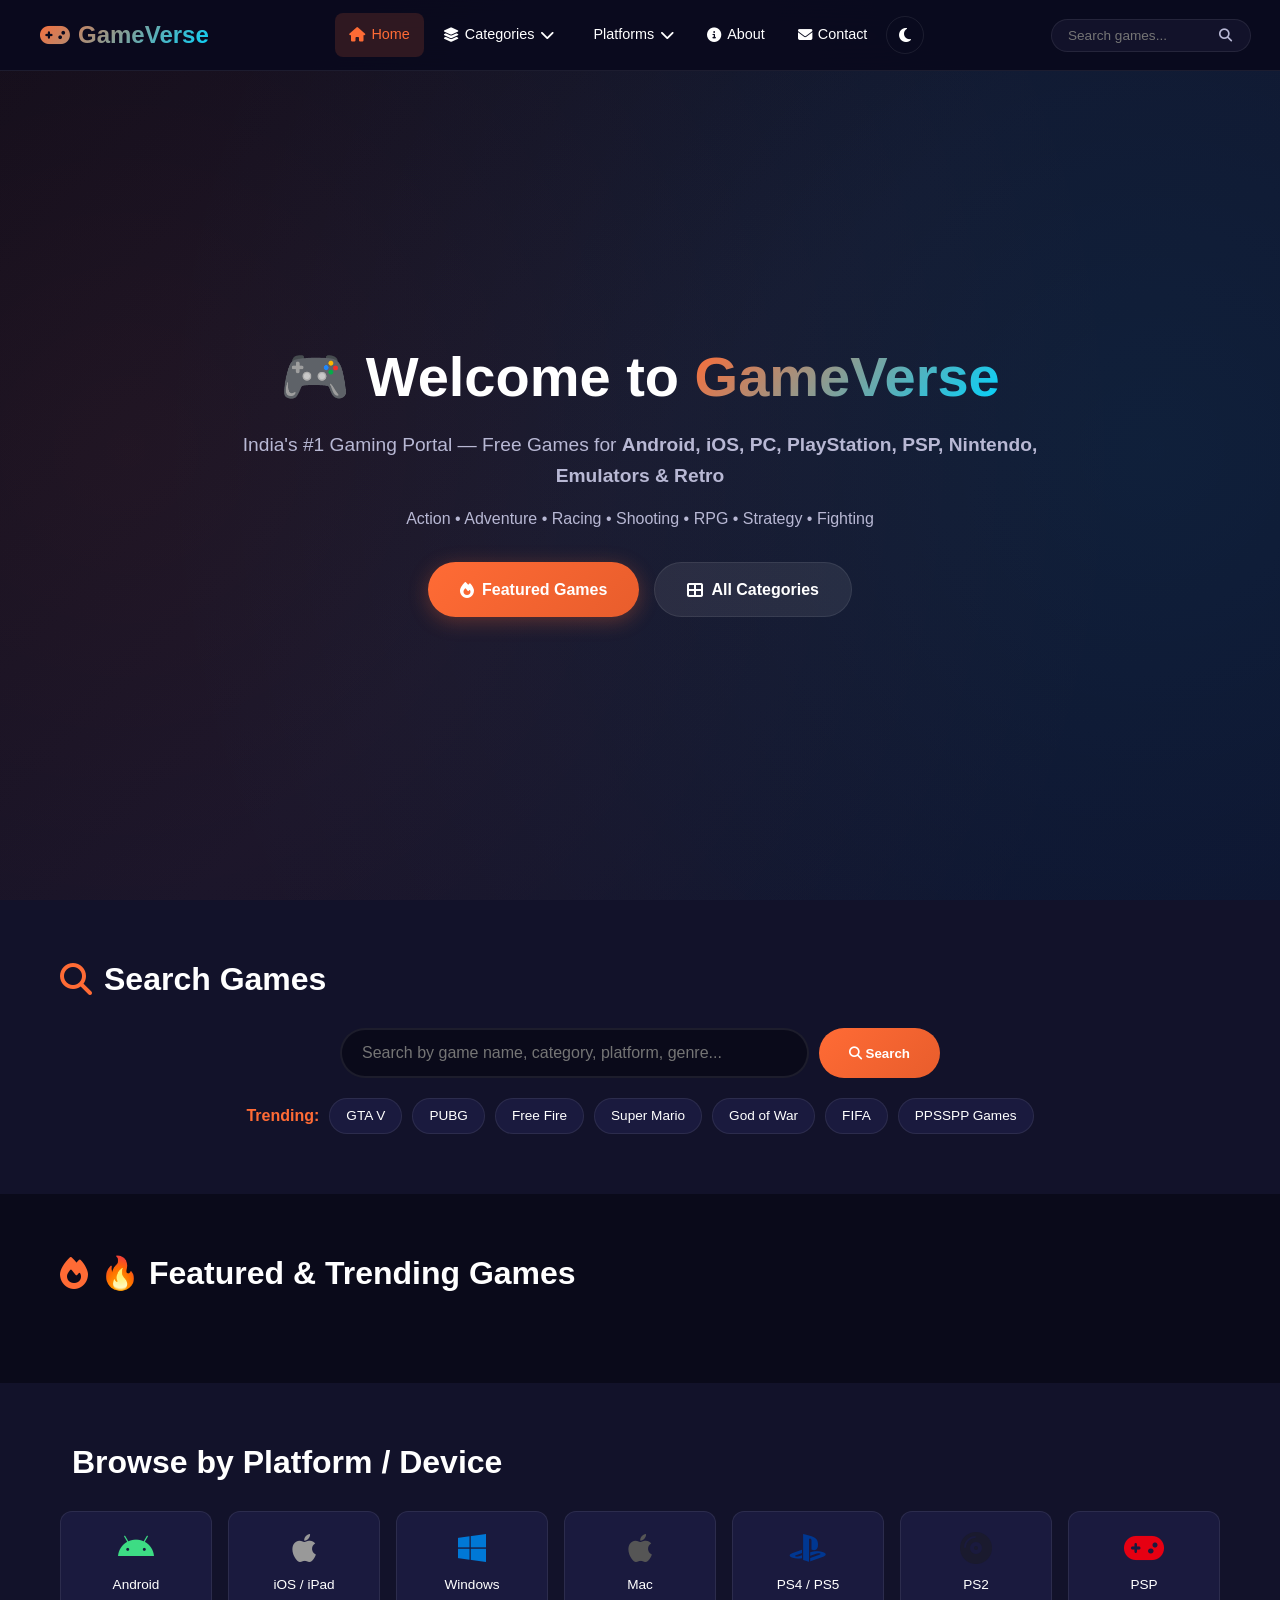
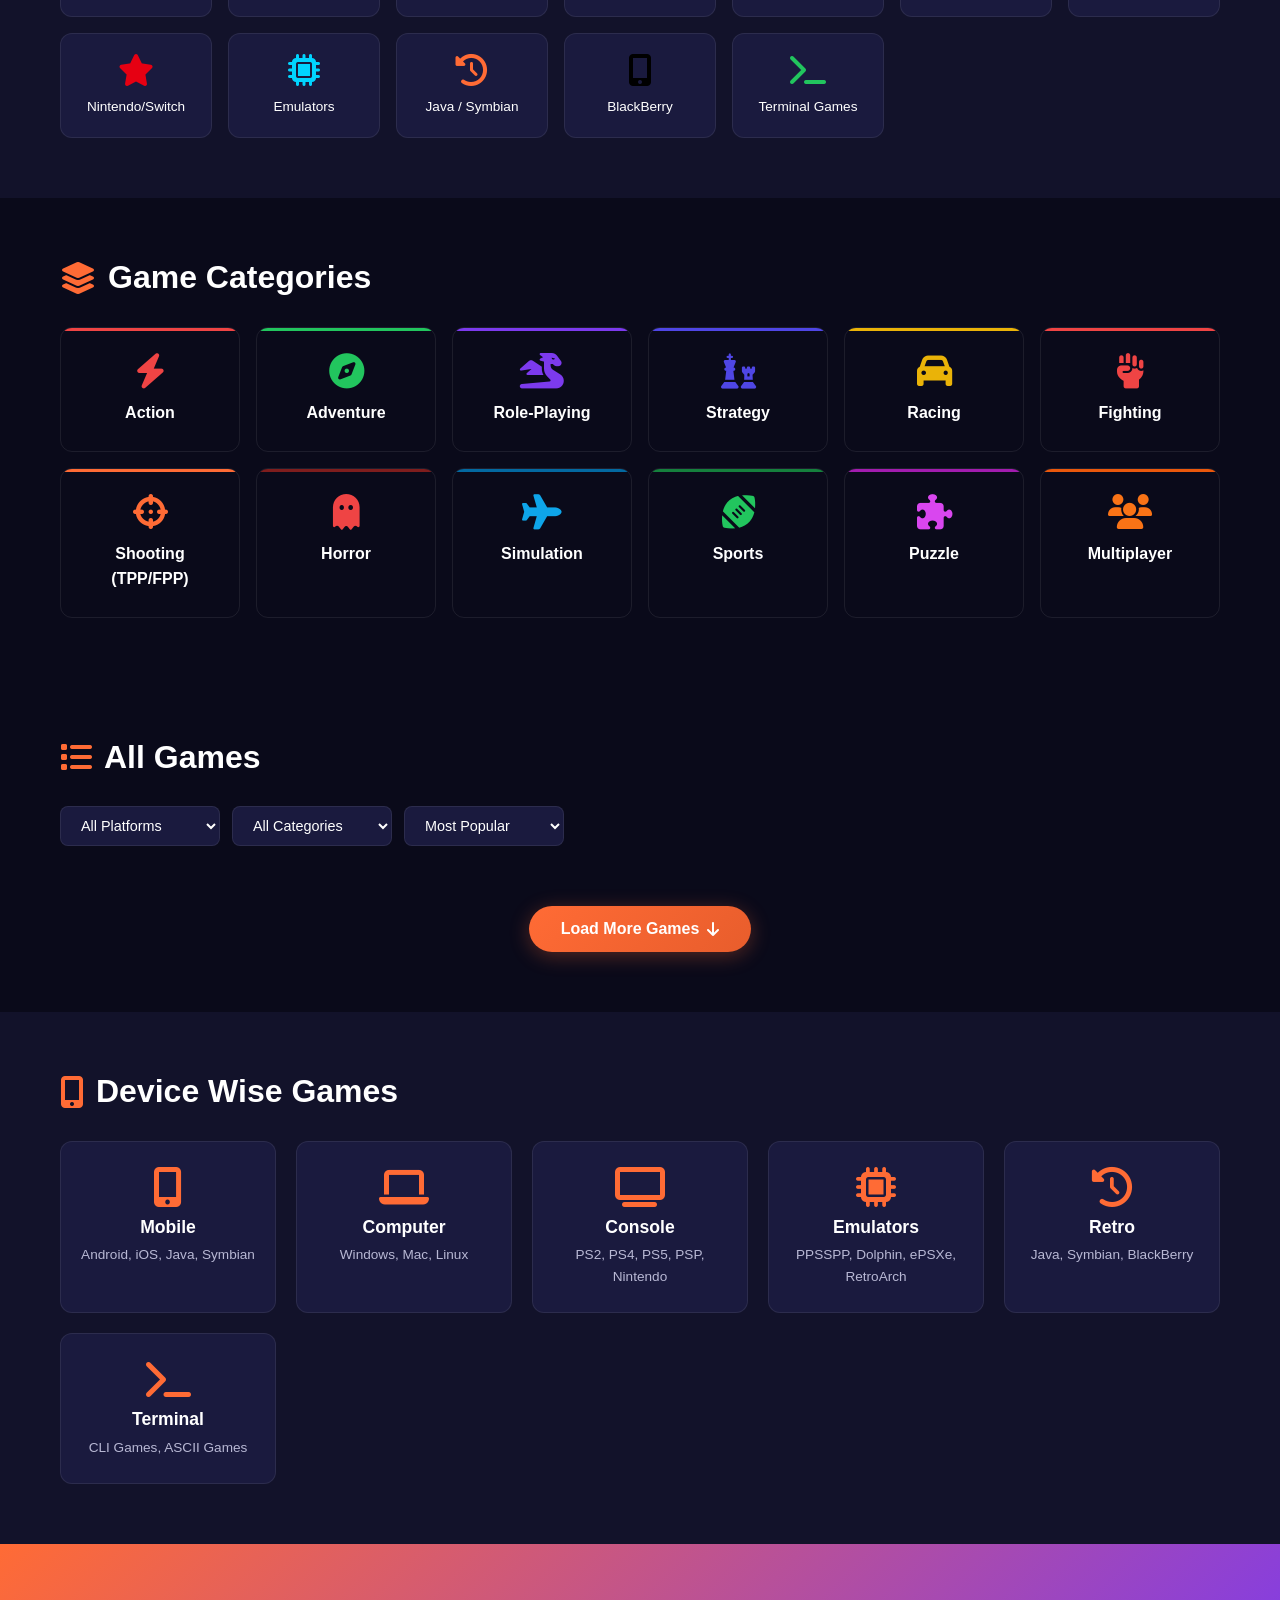
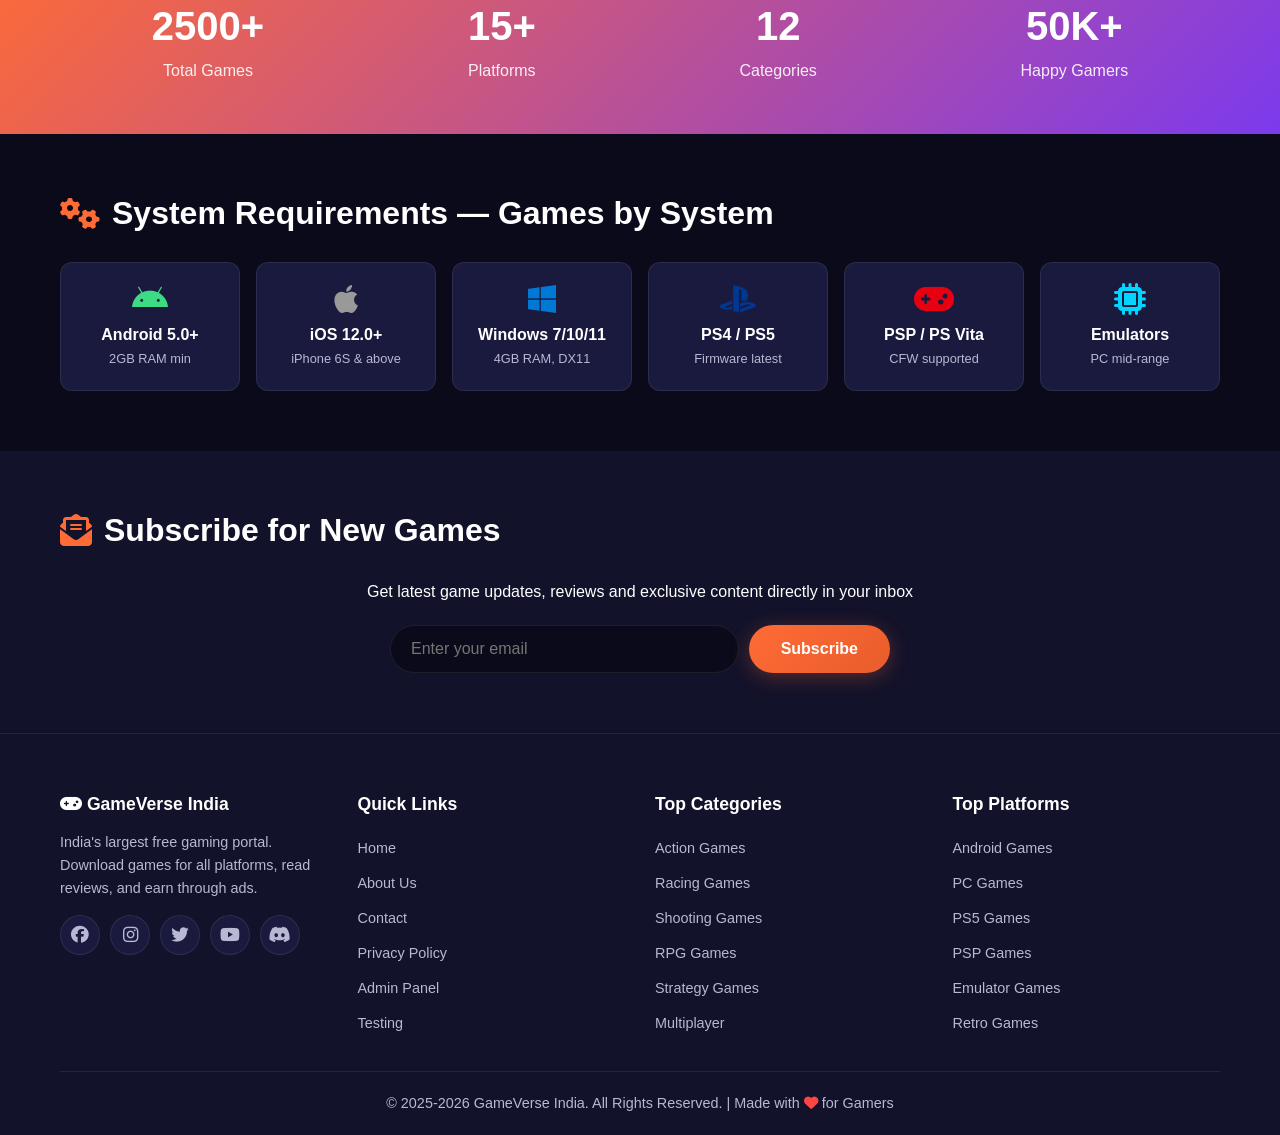
==== index.html @ 76ef5943 "Add files via upload" ====
<!DOCTYPE html>
<html lang="hi">
<head>
    <meta charset="UTF-8">
    <meta name="viewport" content="width=device-width, initial-scale=1.0">
    <title>GameVerse India - Free Games for All Platforms | PC, Mobile, Console, Emulator Games</title>
    <meta name="description" content="GameVerse India - Download free games for Android, iOS, PC, PlayStation, PSP, Nintendo, Emulators and more. Action, Adventure, Racing, Shooting games in Hindi.">
    <meta name="keywords" content="free games download, android games, pc games, ps5 games, emulator games, hindi gaming website, retro games, java games, symbian games">
    <meta name="author" content="GameVerse India">
    <meta name="robots" content="index, follow">
    <link rel="canonical" href="https://www.gameverseindia.com/">
    
    <!-- Open Graph -->
    <meta property="og:title" content="GameVerse India - Free Games for All Platforms">
    <meta property="og:description" content="Download free games for Android, iOS, PC, PlayStation, Emulators and more.">
    <meta property="og:type" content="website">
    <meta property="og:url" content="https://www.gameverseindia.com/">
    
    <!-- Schema Markup -->
    <script type="application/ld+json">
    {
        "@context": "https://schema.org",
        "@type": "WebSite",
        "name": "GameVerse India",
        "url": "https://www.gameverseindia.com/",
        "description": "Free games download platform for all devices",
        "potentialAction": {
            "@type": "SearchAction",
            "target": "https://www.gameverseindia.com/search?q={search_term_string}",
            "query-input": "required name=search_term_string"
        }
    }
    </script>
    
    <link rel="stylesheet" href="style.css">
    <link rel="stylesheet" href="https://cdnjs.cloudflare.com/ajax/libs/font-awesome/6.5.0/css/all.min.css">
</head>
<body>

    <!-- ═══════════ NAVBAR ═══════════ -->
    <nav class="navbar" id="navbar">
        <div class="nav-container">
            <a href="index.html" class="logo">
                <i class="fas fa-gamepad"></i> GameVerse
            </a>
            <div class="hamburger" id="hamburger" onclick="toggleMobileMenu()">
                <span></span><span></span><span></span>
            </div>
            <ul class="nav-menu" id="navMenu">
                <li><a href="index.html" class="active"><i class="fas fa-home"></i> Home</a></li>
                <li class="dropdown">
                    <a href="javascript:void(0)" onclick="toggleDropdown(this)">
                        <i class="fas fa-layer-group"></i> Categories <i class="fas fa-chevron-down"></i>
                    </a>
                    <ul class="dropdown-menu">
                        <li><a href="#action"><i class="fas fa-bolt"></i> Action</a></li>
                        <li><a href="#adventure"><i class="fas fa-compass"></i> Adventure</a></li>
                        <li><a href="#racing"><i class="fas fa-car"></i> Racing</a></li>
                        <li><a href="#shooting"><i class="fas fa-crosshairs"></i> Shooting (FPP/TPP)</a></li>
                        <li><a href="#strategy"><i class="fas fa-chess"></i> Strategy</a></li>
                        <li><a href="#rpg"><i class="fas fa-dragon"></i> Role-Playing</a></li>
                        <li><a href="#fighting"><i class="fas fa-fist-raised"></i> Fighting</a></li>
                    </ul>
                </li>
                <li class="dropdown">
                    <a href="javascript:void(0)" onclick="toggleDropdown(this)">
                        <i class="fas fa-device"></i> Platforms <i class="fas fa-chevron-down"></i>
                    </a>
                    <ul class="dropdown-menu">
                        <li><a href="#android"><i class="fab fa-android"></i> Android</a></li>
                        <li><a href="#ios"><i class="fab fa-apple"></i> iOS / iPad</a></li>
                        <li><a href="#windows"><i class="fab fa-windows"></i> Windows PC</a></li>
                        <li><a href="#mac"><i class="fab fa-apple"></i> Mac</a></li>
                        <li><a href="#playstation"><i class="fab fa-playstation"></i> PS2 / PS4 / PS5</a></li>
                        <li><a href="#psp"><i class="fas fa-gamepad"></i> PSP</a></li>
                        <li><a href="#nintendo"><i class="fas fa-star"></i> Nintendo / Switch</a></li>
                        <li><a href="#emulators"><i class="fas fa-microchip"></i> Emulators</a></li>
                        <li><a href="#retro"><i class="fas fa-history"></i> Retro (Java/Symbian)</a></li>
                        <li><a href="#blackberry"><i class="fas fa-mobile-alt"></i> BlackBerry</a></li>
                        <li><a href="#terminal"><i class="fas fa-terminal"></i> Terminal</a></li>
                    </ul>
                </li>
                <li><a href="about.html"><i class="fas fa-info-circle"></i> About</a></li>
                <li><a href="contact.html"><i class="fas fa-envelope"></i> Contact</a></li>
                <li>
                    <button class="theme-toggle" id="themeToggle" onclick="toggleTheme()">
                        <i class="fas fa-moon"></i>
                    </button>
                </li>
            </ul>
            <div class="search-bar">
                <input type="text" id="searchInput" placeholder="Search games..." onkeyup="searchGames(event)">
                <button onclick="searchGames()"><i class="fas fa-search"></i></button>
                <div class="search-results" id="searchResults"></div>
            </div>
        </div>
    </nav>

    <!-- ═══════════ HERO SECTION ═══════════ -->
    <section class="hero">
        <div class="hero-content">
            <h1>🎮 Welcome to <span class="highlight">GameVerse</span></h1>
            <p>India's #1 Gaming Portal — Free Games for <strong>Android, iOS, PC, PlayStation, PSP, Nintendo, Emulators &amp; Retro</strong></p>
            <p class="hero-sub">Action • Adventure • Racing • Shooting • RPG • Strategy • Fighting</p>
            <div class="hero-buttons">
                <a href="#featured" class="btn btn-primary"><i class="fas fa-fire"></i> Featured Games</a>
                <a href="#categories" class="btn btn-secondary"><i class="fas fa-th-large"></i> All Categories</a>
            </div>
        </div>
    </section>

    <!-- ═══════════ SEARCH SECTION ═══════════ -->
    <section class="search-section" id="searchSection">
        <div class="container">
            <h2><i class="fas fa-search"></i> Search Games</h2>
            <div class="search-big">
                <input type="text" id="searchBigInput" placeholder="Search by game name, category, platform, genre...">
                <button onclick="searchBigGames()"><i class="fas fa-search"></i> Search</button>
            </div>
            <div class="trending-tags">
                <span>Trending:</span>
                <a href="#gta">GTA V</a>
                <a href="#pubg">PUBG</a>
                <a href="#freefire">Free Fire</a>
                <a href="#mario">Super Mario</a>
                <a href="#godofwar">God of War</a>
                <a href="#fifa">FIFA</a>
                <a href="#ppsspp">PPSSPP Games</a>
            </div>
        </div>
    </section>

    <!-- ═══════════ FEATURED GAMES ═══════════ -->
    <section class="featured" id="featured">
        <div class="container">
            <h2><i class="fas fa-fire"></i> 🔥 Featured &amp; Trending Games</h2>
            <div class="game-grid" id="featuredGrid">
                <!-- Cards will be inserted by JS -->
            </div>
        </div>
    </section>

    <!-- ═══════════ PLATFORMS ═══════════ -->
    <section class="platforms" id="platforms">
        <div class="container">
            <h2><i class="fas fa-device"></i> Browse by Platform / Device</h2>
            <div class="platform-grid">
                <a href="#android" class="platform-card"><i class="fab fa-android"></i><span>Android</span></a>
                <a href="#ios" class="platform-card"><i class="fab fa-apple"></i><span>iOS / iPad</span></a>
                <a href="#windows" class="platform-card"><i class="fab fa-windows"></i><span>Windows</span></a>
                <a href="#mac" class="platform-card"><i class="fab fa-apple"></i><span>Mac</span></a>
                <a href="#playstation" class="platform-card"><i class="fab fa-playstation"></i><span>PS4 / PS5</span></a>
                <a href="#ps2" class="platform-card"><i class="fas fa-compact-disc"></i><span>PS2</span></a>
                <a href="#psp" class="platform-card"><i class="fas fa-gamepad"></i><span>PSP</span></a>
                <a href="#nintendo" class="platform-card"><i class="fas fa-star"></i><span>Nintendo/Switch</span></a>
                <a href="#emulators" class="platform-card"><i class="fas fa-microchip"></i><span>Emulators</span></a>
                <a href="#retro" class="platform-card"><i class="fas fa-history"></i><span>Java / Symbian</span></a>
                <a href="#blackberry" class="platform-card"><i class="fas fa-mobile-alt"></i><span>BlackBerry</span></a>
                <a href="#terminal" class="platform-card"><i class="fas fa-terminal"></i><span>Terminal Games</span></a>
            </div>
        </div>
    </section>

    <!-- ═══════════ CATEGORIES ═══════════ -->
    <section class="categories" id="categories">
        <div class="container">
            <h2><i class="fas fa-layer-group"></i> Game Categories</h2>
            <div class="category-grid">
                <a href="#action" class="category-card action"><i class="fas fa-bolt"></i><span>Action</span></a>
                <a href="#adventure" class="category-card adventure"><i class="fas fa-compass"></i><span>Adventure</span></a>
                <a href="#rpg" class="category-card rpg"><i class="fas fa-dragon"></i><span>Role-Playing</span></a>
                <a href="#strategy" class="category-card strategy"><i class="fas fa-chess"></i><span>Strategy</span></a>
                <a href="#racing" class="category-card racing"><i class="fas fa-car"></i><span>Racing</span></a>
                <a href="#fighting" class="category-card fighting"><i class="fas fa-fist-raised"></i><span>Fighting</span></a>
                <a href="#shooting" class="category-card shooting"><i class="fas fa-crosshairs"></i><span>Shooting (TPP/FPP)</span></a>
                <a href="#horror" class="category-card horror"><i class="fas fa-ghost"></i><span>Horror</span></a>
                <a href="#simulation" class="category-card simulation"><i class="fas fa-plane"></i><span>Simulation</span></a>
                <a href="#sports" class="category-card sports"><i class="fas fa-football-ball"></i><span>Sports</span></a>
                <a href="#puzzle" class="category-card puzzle"><i class="fas fa-puzzle-piece"></i><span>Puzzle</span></a>
                <a href="#multiplayer" class="category-card multiplayer"><i class="fas fa-users"></i><span>Multiplayer</span></a>
            </div>
        </div>
    </section>

    <!-- ═══════════ ALL GAMES SECTION ═══════════ -->
    <section class="all-games" id="allGames">
        <div class="container">
            <h2><i class="fas fa-list"></i> All Games</h2>
            <div class="filter-bar">
                <select id="platformFilter" onchange="filterGames()">
                    <option value="all">All Platforms</option>
                    <option value="android">Android</option>
                    <option value="ios">iOS</option>
                    <option value="windows">Windows PC</option>
                    <option value="mac">Mac</option>
                    <option value="ps5">PS5</option>
                    <option value="ps4">PS4</option>
                    <option value="ps2">PS2</option>
                    <option value="psp">PSP</option>
                    <option value="nintendo">Nintendo</option>
                    <option value="emulator">Emulator</option>
                    <option value="java">Java</option>
                    <option value="symbian">Symbian</option>
                    <option value="blackberry">BlackBerry</option>
                    <option value="terminal">Terminal</option>
                </select>
                <select id="categoryFilter" onchange="filterGames()">
                    <option value="all">All Categories</option>
                    <option value="action">Action</option>
                    <option value="adventure">Adventure</option>
                    <option value="rpg">Role-Playing</option>
                    <option value="strategy">Strategy</option>
                    <option value="racing">Racing</option>
                    <option value="fighting">Fighting</option>
                    <option value="shooting">Shooting</option>
                    <option value="horror">Horror</option>
                    <option value="simulation">Simulation</option>
                    <option value="sports">Sports</option>
                    <option value="puzzle">Puzzle</option>
                    <option value="multiplayer">Multiplayer</option>
                </select>
                <select id="sortFilter" onchange="filterGames()">
                    <option value="popular">Most Popular</option>
                    <option value="newest">Newest</option>
                    <option value="rating">Top Rated</option>
                </select>
            </div>
            <div class="game-grid" id="allGamesGrid"></div>
            <div class="load-more">
                <button onclick="loadMoreGames()" class="btn btn-primary">Load More Games <i class="fas fa-arrow-down"></i></button>
            </div>
        </div>
    </section>

    <!-- ═══════════ DEVICE SPECIFIC ═══════════ -->
    <section class="device-section" id="deviceWise">
        <div class="container">
            <h2><i class="fas fa-mobile-alt"></i> Device Wise Games</h2>
            <div class="device-grid">
                <div class="device-item">
                    <i class="fas fa-mobile-alt"></i>
                    <h3>Mobile</h3>
                    <p>Android, iOS, Java, Symbian</p>
                </div>
                <div class="device-item">
                    <i class="fas fa-laptop"></i>
                    <h3>Computer</h3>
                    <p>Windows, Mac, Linux</p>
                </div>
                <div class="device-item">
                    <i class="fas fa-tv"></i>
                    <h3>Console</h3>
                    <p>PS2, PS4, PS5, PSP, Nintendo</p>
                </div>
                <div class="device-item">
                    <i class="fas fa-microchip"></i>
                    <h3>Emulators</h3>
                    <p>PPSSPP, Dolphin, ePSXe, RetroArch</p>
                </div>
                <div class="device-item">
                    <i class="fas fa-history"></i>
                    <h3>Retro</h3>
                    <p>Java, Symbian, BlackBerry</p>
                </div>
                <div class="device-item">
                    <i class="fas fa-terminal"></i>
                    <h3>Terminal</h3>
                    <p>CLI Games, ASCII Games</p>
                </div>
            </div>
        </div>
    </section>

    <!-- ═══════════ STATS ═══════════ -->
    <section class="stats">
        <div class="container">
            <div class="stat-item"><span class="stat-num" id="totalGames">2500+</span><span>Total Games</span></div>
            <div class="stat-item"><span class="stat-num">15+</span><span>Platforms</span></div>
            <div class="stat-item"><span class="stat-num">12</span><span>Categories</span></div>
            <div class="stat-item"><span class="stat-num">50K+</span><span>Happy Gamers</span></div>
        </div>
    </section>

    <!-- ═══════════ SYSTEM REQUIREMENTS ═══════════ -->
    <section class="system-req" id="systemReqs">
        <div class="container">
            <h2><i class="fas fa-cogs"></i> System Requirements — Games by System</h2>
            <div class="sys-grid">
                <div class="sys-card"><i class="fab fa-android"></i><h3>Android 5.0+</h3><p>2GB RAM min</p></div>
                <div class="sys-card"><i class="fab fa-apple"></i><h3>iOS 12.0+</h3><p>iPhone 6S & above</p></div>
                <div class="sys-card"><i class="fab fa-windows"></i><h3>Windows 7/10/11</h3><p>4GB RAM, DX11</p></div>
                <div class="sys-card"><i class="fab fa-playstation"></i><h3>PS4 / PS5</h3><p>Firmware latest</p></div>
                <div class="sys-card"><i class="fas fa-gamepad"></i><h3>PSP / PS Vita</h3><p>CFW supported</p></div>
                <div class="sys-card"><i class="fas fa-microchip"></i><h3>Emulators</h3><p>PC mid-range</p></div>
            </div>
        </div>
    </section>

    <!-- ═══════════ NEWSLETTER ═══════════ -->
    <section class="newsletter">
        <div class="container">
            <h2><i class="fas fa-envelope-open-text"></i> Subscribe for New Games</h2>
            <p>Get latest game updates, reviews and exclusive content directly in your inbox</p>
            <form class="newsletter-form" onsubmit="subscribeNewsletter(event)">
                <input type="email" placeholder="Enter your email" required>
                <button type="submit" class="btn btn-primary">Subscribe</button>
            </form>
        </div>
    </section>

    <!-- ═══════════ FOOTER ═══════════ -->
    <footer>
        <div class="container">
            <div class="footer-grid">
                <div class="footer-col">
                    <h3><i class="fas fa-gamepad"></i> GameVerse India</h3>
                    <p>India's largest free gaming portal. Download games for all platforms, read reviews, and earn through ads.</p>
                    <div class="social-links">
                        <a href="#"><i class="fab fa-facebook"></i></a>
                        <a href="#"><i class="fab fa-instagram"></i></a>
                        <a href="#"><i class="fab fa-twitter"></i></a>
                        <a href="#"><i class="fab fa-youtube"></i></a>
                        <a href="#"><i class="fab fa-discord"></i></a>
                    </div>
                </div>
                <div class="footer-col">
                    <h3>Quick Links</h3>
                    <a href="index.html">Home</a>
                    <a href="about.html">About Us</a>
                    <a href="contact.html">Contact</a>
                    <a href="privacy.html">Privacy Policy</a>
                    <a href="admin.html">Admin Panel</a>
                    <a href="testing.html">Testing</a>
                </div>
                <div class="footer-col">
                    <h3>Top Categories</h3>
                    <a href="#action">Action Games</a>
                    <a href="#racing">Racing Games</a>
                    <a href="#shooting">Shooting Games</a>
                    <a href="#rpg">RPG Games</a>
                    <a href="#strategy">Strategy Games</a>
                    <a href="#multiplayer">Multiplayer</a>
                </div>
                <div class="footer-col">
                    <h3>Top Platforms</h3>
                    <a href="#android">Android Games</a>
                    <a href="#windows">PC Games</a>
                    <a href="#ps5">PS5 Games</a>
                    <a href="#psp">PSP Games</a>
                    <a href="#emulators">Emulator Games</a>
                    <a href="#retro">Retro Games</a>
                </div>
            </div>
            <div class="footer-bottom">
                <p>&copy; 2025-2026 GameVerse India. All Rights Reserved. | Made with <i class="fas fa-heart" style="color: #ff4444;"></i> for Gamers</p>
            </div>
        </div>
    </footer>

    <!-- ═══════════ BACK TO TOP ═══════════ -->
    <button onclick="scrollToTop()" id="backToTop" title="Back to Top"><i class="fas fa-arrow-up"></i></button>

    <script src="script.js"></script>
</body>
</html>
---- style.css ----
/* ═══════════════════════════════════════════
   GAMEVERSE INDIA - Complete Gaming Website
   ═══════════════════════════════════════════ */

:root {
    --bg-primary: #0a0a1a;
    --bg-secondary: #12122a;
    --bg-card: #1a1a3e;
    --bg-nav: rgba(10, 10, 30, 0.95);
    --text-primary: #ffffff;
    --text-secondary: #b8b8d4;
    --accent: #ff6b35;
    --accent2: #00d4ff;
    --accent3: #7c3aed;
    --neon-blue: #4f46e5;
    --neon-green: #22c55e;
    --neon-red: #ef4444;
    --neon-yellow: #eab308;
    --border: rgba(255,255,255,0.08);
    --shadow: 0 8px 32px rgba(0,0,0,0.4);
    --radius: 12px;
    --radius-sm: 8px;
    --transition: all 0.3s ease;
}

/* Light Theme */
body.light-theme {
    --bg-primary: #f0f2f5;
    --bg-secondary: #ffffff;
    --bg-card: #ffffff;
    --bg-nav: rgba(255,255,255,0.95);
    --text-primary: #1a1a2e;
    --text-secondary: #4a4a6a;
    --border: rgba(0,0,0,0.08);
    --shadow: 0 8px 32px rgba(0,0,0,0.1);
}

* { margin: 0; padding: 0; box-sizing: border-box; }

body {
    font-family: 'Segoe UI', -apple-system, BlinkMacSystemFont, sans-serif;
    background: var(--bg-primary);
    color: var(--text-primary);
    line-height: 1.6;
    overflow-x: hidden;
    transition: var(--transition);
}

a { text-decoration: none; color: inherit; }
ul { list-style: none; }
img { max-width: 100%; }
.container { max-width: 1200px; margin: 0 auto; padding: 0 20px; }
h1, h2, h3, h4 { line-height: 1.2; }
h2 { font-size: 2rem; margin-bottom: 30px; display: flex; align-items: center; gap: 12px; }
h2 i { color: var(--accent); }

/* ═══════ NAVBAR ═══════ */
.navbar {
    position: fixed;
    top: 0;
    width: 100%;
    background: var(--bg-nav);
    backdrop-filter: blur(20px);
    border-bottom: 1px solid var(--border);
    z-index: 1000;
    padding: 0 20px;
    transition: var(--transition);
}

.nav-container {
    max-width: 1200px;
    margin: 0 auto;
    display: flex;
    align-items: center;
    justify-content: space-between;
    height: 70px;
}

.logo {
    font-size: 1.5rem;
    font-weight: 800;
    background: linear-gradient(135deg, var(--accent), var(--accent2));
    -webkit-background-clip: text;
    -webkit-text-fill-color: transparent;
    background-clip: text;
    display: flex;
    align-items: center;
    gap: 8px;
}

.nav-menu {
    display: flex;
    align-items: center;
    gap: 5px;
}

.nav-menu > li > a {
    padding: 10px 14px;
    border-radius: var(--radius-sm);
    font-size: 0.9rem;
    font-weight: 500;
    transition: var(--transition);
    display: flex;
    align-items: center;
    gap: 6px;
}

.nav-menu > li > a:hover, .nav-menu > li > a.active {
    background: rgba(255,107,53,0.15);
    color: var(--accent);
}

/* Dropdown */
.dropdown { position: relative; }
.dropdown-menu {
    position: absolute;
    top: 100%;
    left: 0;
    background: var(--bg-card);
    border: 1px solid var(--border);
    border-radius: var(--radius);
    min-width: 220px;
    opacity: 0;
    visibility: hidden;
    transform: translateY(10px);
    transition: var(--transition);
    box-shadow: var(--shadow);
    z-index: 100;
}

.dropdown:hover .dropdown-menu,
.dropdown-menu.show {
    opacity: 1;
    visibility: visible;
    transform: translateY(0);
}

.dropdown-menu li a {
    padding: 12px 16px;
    display: flex;
    align-items: center;
    gap: 10px;
    font-size: 0.85rem;
    border-bottom: 1px solid var(--border);
    transition: var(--transition);
}

.dropdown-menu li a:hover {
    background: rgba(255,107,53,0.1);
    color: var(--accent);
    padding-left: 20px;
}

/* Search Bar */
.search-bar {
    display: flex;
    align-items: center;
    position: relative;
}

.search-bar input {
    background: var(--bg-secondary);
    border: 1px solid var(--border);
    border-radius: 25px;
    padding: 8px 16px;
    color: var(--text-primary);
    font-size: 0.85rem;
    width: 200px;
    transition: var(--transition);
}

.search-bar input:focus {
    outline: none;
    border-color: var(--accent);
    width: 260px;
}

.search-bar button {
    background: none;
    border: none;
    color: var(--text-secondary);
    margin-left: -40px;
    cursor: pointer;
    padding: 8px;
    transition: var(--transition);
}

.search-bar button:hover { color: var(--accent); }

.search-results {
    position: absolute;
    top: 100%;
    right: 0;
    width: 350px;
    background: var(--bg-card);
    border: 1px solid var(--border);
    border-radius: var(--radius);
    max-height: 400px;
    overflow-y: auto;
    display: none;
    box-shadow: var(--shadow);
    z-index: 999;
}

.search-results.show { display: block; }
.search-results .result-item {
    padding: 12px 16px;
    border-bottom: 1px solid var(--border);
    cursor: pointer;
    transition: var(--transition);
}
.search-results .result-item:hover { background: rgba(255,107,53,0.1); }

/* Theme Toggle */
.theme-toggle {
    background: none;
    border: 1px solid var(--border);
    border-radius: 50%;
    width: 38px;
    height: 38px;
    display: flex;
    align-items: center;
    justify-content: center;
    cursor: pointer;
    color: var(--text-primary);
    font-size: 1rem;
    transition: var(--transition);
}

.theme-toggle:hover {
    background: var(--accent);
    color: white;
}

/* Hamburger */
.hamburger {
    display: none;
    flex-direction: column;
    gap: 5px;
    cursor: pointer;
    padding: 5px;
}
.hamburger span {
    width: 28px;
    height: 2.5px;
    background: var(--text-primary);
    border-radius: 2px;
    transition: var(--transition);
}

/* ═══════ HERO ═══════ */
.hero {
    min-height: 100vh;
    display: flex;
    align-items: center;
    justify-content: center;
    text-align: center;
    padding: 120px 20px 60px;
    background: linear-gradient(135deg, var(--bg-primary) 0%, var(--bg-secondary) 50%, #0f0f2a 100%);
    position: relative;
    overflow: hidden;
}

.hero::before {
    content: '';
    position: absolute;
    top: -50%;
    left: -50%;
    width: 200%;
    height: 200%;
    background: radial-gradient(circle at 30% 50%, rgba(255,107,53,0.08) 0%, transparent 50%),
                radial-gradient(circle at 70% 50%, rgba(0,212,255,0.08) 0%, transparent 50%);
    animation: heroGlow 15s ease-in-out infinite alternate;
}

@keyframes heroGlow {
    0% { transform: translate(0, 0) rotate(0deg); }
    100% { transform: translate(-20px, -20px) rotate(3deg); }
}

.hero-content { position: relative; z-index: 1; max-width: 800px; }

.hero-content h1 {
    font-size: 3.5rem;
    font-weight: 900;
    margin-bottom: 20px;
}
.highlight {
    background: linear-gradient(135deg, var(--accent), var(--accent2));
    -webkit-background-clip: text;
    -webkit-text-fill-color: transparent;
    background-clip: text;
}

.hero-content p {
    font-size: 1.2rem;
    color: var(--text-secondary);
    margin-bottom: 15px;
}

.hero-sub { font-size: 1rem !important; margin-bottom: 30px !important; }

.hero-buttons { display: flex; gap: 15px; justify-content: center; flex-wrap: wrap; }

.btn {
    padding: 14px 32px;
    border-radius: 50px;
    font-weight: 600;
    font-size: 1rem;
    border: none;
    cursor: pointer;
    display: inline-flex;
    align-items: center;
    gap: 8px;
    transition: var(--transition);
}

.btn-primary {
    background: linear-gradient(135deg, var(--accent), #e85d2c);
    color: white;
    box-shadow: 0 4px 20px rgba(255,107,53,0.3);
}

.btn-primary:hover {
    transform: translateY(-3px);
    box-shadow: 0 8px 30px rgba(255,107,53,0.4);
}

.btn-secondary {
    background: rgba(255,255,255,0.08);
    color: var(--text-primary);
    border: 1px solid var(--border);
}

.btn-secondary:hover {
    background: rgba(255,255,255,0.15);
    transform: translateY(-3px);
}

/* ═══════ SEARCH SECTION ═══════ */
.search-section {
    padding: 60px 0;
    background: var(--bg-secondary);
    text-align: center;
}

.search-big {
    display: flex;
    max-width: 600px;
    margin: 20px auto;
    gap: 10px;
}

.search-big input {
    flex: 1;
    padding: 14px 20px;
    border-radius: 50px;
    border: 2px solid var(--border);
    background: var(--bg-primary);
    color: var(--text-primary);
    font-size: 1rem;
    transition: var(--transition);
}

.search-big input:focus {
    outline: none;
    border-color: var(--accent);
}

.search-big button {
    padding: 14px 30px;
    border-radius: 50px;
    background: linear-gradient(135deg, var(--accent), #e85d2c);
    color: white;
    border: none;
    font-weight: 600;
    cursor: pointer;
    transition: var(--transition);
}

.search-big button:hover { transform: translateY(-2px); }

.trending-tags {
    display: flex;
    align-items: center;
    justify-content: center;
    gap: 10px;
    flex-wrap: wrap;
    margin-top: 20px;
}

.trending-tags span { font-weight: 600; color: var(--accent); }
.trending-tags a {
    padding: 6px 16px;
    background: var(--bg-card);
    border-radius: 50px;
    font-size: 0.85rem;
    border: 1px solid var(--border);
    transition: var(--transition);
}
.trending-tags a:hover { border-color: var(--accent); color: var(--accent); }

/* ═══════ GAME GRID ═══════ */
.featured, .all-games { padding: 60px 0; }

.game-grid {
    display: grid;
    grid-template-columns: repeat(auto-fill, minmax(260px, 1fr));
    gap: 24px;
}

.game-card {
    background: var(--bg-card);
    border-radius: var(--radius);
    overflow: hidden;
    border: 1px solid var(--border);
    transition: var(--transition);
    cursor: pointer;
}

.game-card:hover {
    transform: translateY(-8px);
    box-shadow: var(--shadow);
    border-color: var(--accent);
}

.game-card-img {
    height: 160px;
    background: linear-gradient(135deg, var(--neon-blue), var(--accent3));
    display: flex;
    align-items: center;
    justify-content: center;
    font-size: 3rem;
    position: relative;
}

.game-card-img .platform-badge {
    position: absolute;
    top: 10px;
    right: 10px;
    background: rgba(0,0,0,0.7);
    padding: 4px 10px;
    border-radius: 20px;
    font-size: 0.75rem;
    display: flex;
    align-items: center;
    gap: 4px;
}

.game-card-body {
    padding: 16px;
}

.game-card-body h3 {
    font-size: 1.1rem;
    margin-bottom: 6px;
}

.game-card-body .meta {
    display: flex;
    align-items: center;
    gap: 12px;
    font-size: 0.8rem;
    color: var(--text-secondary);
    margin-bottom: 10px;
}

.game-card-body .meta span { display: flex; align-items: center; gap: 4px; }

.rating {
    color: var(--neon-yellow);
}

.game-card-body .desc {
    font-size: 0.85rem;
    color: var(--text-secondary);
    display: -webkit-box;
    -webkit-line-clamp: 2;
    -webkit-box-orient: vertical;
    overflow: hidden;
    margin-bottom: 12px;
}

.game-card-body .card-actions {
    display: flex;
    gap: 8px;
}

.game-card-body .card-actions a {
    flex: 1;
    text-align: center;
    padding: 8px;
    border-radius: var(--radius-sm);
    font-size: 0.8rem;
    font-weight: 600;
    transition: var(--transition);
}

.btn-download {
    background: var(--accent);
    color: white;
}

.btn-download:hover { background: #e85d2c; }

.btn-review {
    background: rgba(255,255,255,0.08);
    color: var(--text-primary);
    border: 1px solid var(--border);
}

.btn-review:hover { background: rgba(255,255,255,0.15); }

/* ═══════ PLATFORMS ═══════ */
.platforms { padding: 60px 0; background: var(--bg-secondary); }

.platform-grid {
    display: grid;
    grid-template-columns: repeat(auto-fill, minmax(150px, 1fr));
    gap: 16px;
}

.platform-card {
    display: flex;
    flex-direction: column;
    align-items: center;
    gap: 10px;
    padding: 20px 10px;
    background: var(--bg-card);
    border-radius: var(--radius);
    border: 1px solid var(--border);
    transition: var(--transition);
    text-align: center;
}

.platform-card i { font-size: 2rem; }
.platform-card span { font-size: 0.85rem; font-weight: 500; }

.platform-card:hover {
    border-color: var(--accent);
    transform: translateY(-5px);
    box-shadow: var(--shadow);
}

.platform-card:nth-child(1) i { color: #3ddc84; }
.platform-card:nth-child(2) i { color: #999; }
.platform-card:nth-child(3) i { color: #0078d6; }
.platform-card:nth-child(4) i { color: #555; }
.platform-card:nth-child(5) i { color: #003791; }
.platform-card:nth-child(6) i { color: #1a1a2e; }
.platform-card:nth-child(7) i { color: #e60012; }
.platform-card:nth-child(8) i { color: #e60012; }
.platform-card:nth-child(9) i { color: #00d4ff; }
.platform-card:nth-child(10) i { color: #ff6b35; }
.platform-card:nth-child(11) i { color: #000; }
.platform-card:nth-child(12) i { color: #22c55e; }

/* ═══════ CATEGORIES ═══════ */
.categories { padding: 60px 0; }

.category-grid {
    display: grid;
    grid-template-columns: repeat(auto-fill, minmax(180px, 1fr));
    gap: 16px;
}

.category-card {
    display: flex;
    flex-direction: column;
    align-items: center;
    gap: 12px;
    padding: 25px 15px;
    border-radius: var(--radius);
    border: 1px solid var(--border);
    transition: var(--transition);
    text-align: center;
    position: relative;
    overflow: hidden;
}

.category-card::before {
    content: '';
    position: absolute;
    top: 0;
    left: 0;
    width: 100%;
    height: 3px;
}

.category-card i { font-size: 2.2rem; }
.category-card span { font-weight: 600; }

.category-card:hover { transform: translateY(-5px); box-shadow: var(--shadow); }

.category-card.action::before { background: var(--neon-red); }
.category-card.action i { color: var(--neon-red); }
.category-card.adventure::before { background: var(--neon-green); }
.category-card.adventure i { color: var(--neon-green); }
.category-card.rpg::before { background: var(--accent3); }
.category-card.rpg i { color: var(--accent3); }
.category-card.strategy::before { background: var(--neon-blue); }
.category-card.strategy i { color: var(--neon-blue); }
.category-card.racing::before { background: var(--neon-yellow); }
.category-card.racing i { color: var(--neon-yellow); }
.category-card.fighting::before { background: var(--neon-red); }
.category-card.fighting i { color: var(--neon-red); }
.category-card.shooting::before { background: var(--accent); }
.category-card.shooting i { color: var(--accent); }
.category-card.horror::before { background: #7f1d1d; }
.category-card.horror i { color: #ef4444; }
.category-card.simulation::before { background: #0369a1; }
.category-card.simulation i { color: #0ea5e9; }
.category-card.sports::before { background: #15803d; }
.category-card.sports i { color: #22c55e; }
.category-card.puzzle::before { background: #a21caf; }
.category-card.puzzle i { color: #d946ef; }
.category-card.multiplayer::before { background: #ea580c; }
.category-card.multiplayer i { color: #f97316; }

/* ═══════ FILTER BAR ═══════ */
.filter-bar {
    display: flex;
    gap: 12px;
    flex-wrap: wrap;
    margin-bottom: 30px;
}

.filter-bar select {
    padding: 10px 16px;
    border-radius: var(--radius-sm);
    border: 1px solid var(--border);
    background: var(--bg-card);
    color: var(--text-primary);
    font-size: 0.9rem;
    cursor: pointer;
    transition: var(--transition);
    min-width: 160px;
}

.filter-bar select:focus { outline: none; border-color: var(--accent); }

.load-more { text-align: center; margin-top: 30px; }

/* ═══════ DEVICE SECTION ═══════ */
.device-section { padding: 60px 0; background: var(--bg-secondary); }

.device-grid {
    display: grid;
    grid-template-columns: repeat(auto-fill, minmax(180px, 1fr));
    gap: 20px;
}

.device-item {
    text-align: center;
    padding: 25px 15px;
    background: var(--bg-card);
    border-radius: var(--radius);
    border: 1px solid var(--border);
    transition: var(--transition);
}

.device-item:hover { transform: translateY(-5px); border-color: var(--accent); }

.device-item i { font-size: 2.5rem; color: var(--accent); margin-bottom: 10px; }
.device-item h3 { margin-bottom: 6px; font-size: 1.1rem; }
.device-item p { font-size: 0.85rem; color: var(--text-secondary); }

/* ═══════ STATS ═══════ */
.stats { padding: 50px 0; background: linear-gradient(135deg, var(--accent), var(--accent3)); }

.stats .container { display: flex; justify-content: space-around; flex-wrap: wrap; gap: 20px; }

.stat-item {
    text-align: center;
    color: white;
}

.stat-num {
    font-size: 2.5rem;
    font-weight: 900;
    display: block;
}

.stat-item span:last-child {
    font-size: 1rem;
    opacity: 0.9;
}

/* ═══════ SYSTEM REQ ═══════ */
.system-req { padding: 60px 0; }

.sys-grid {
    display: grid;
    grid-template-columns: repeat(auto-fill, minmax(180px, 1fr));
    gap: 16px;
}

.sys-card {
    padding: 20px;
    background: var(--bg-card);
    border-radius: var(--radius);
    border: 1px solid var(--border);
    text-align: center;
    transition: var(--transition);
}

.sys-card:hover { border-color: var(--accent); transform: translateY(-3px); }

.sys-card i { font-size: 2rem; margin-bottom: 10px; }
.sys-card:nth-child(1) i { color: #3ddc84; }
.sys-card:nth-child(2) i { color: #999; }
.sys-card:nth-child(3) i { color: #0078d6; }
.sys-card:nth-child(4) i { color: #003791; }
.sys-card:nth-child(5) i { color: #e60012; }
.sys-card:nth-child(6) i { color: #00d4ff; }

.sys-card h3 { font-size: 1rem; margin-bottom: 5px; }
.sys-card p { font-size: 0.8rem; color: var(--text-secondary); }

/* ═══════ NEWSLETTER ═══════ */
.newsletter {
    padding: 60px 0;
    background: var(--bg-secondary);
    text-align: center;
}

.newsletter-form {
    display: flex;
    max-width: 500px;
    margin: 20px auto 0;
    gap: 10px;
}

.newsletter-form input {
    flex: 1;
    padding: 14px 20px;
    border-radius: 50px;
    border: 1px solid var(--border);
    background: var(--bg-primary);
    color: var(--text-primary);
    font-size: 1rem;
}

.newsletter-form input:focus { outline: none; border-color: var(--accent); }
.newsletter-form button { border-radius: 50px; }

/* ═══════ FOOTER ═══════ */
footer {
    background: var(--bg-secondary);
    border-top: 1px solid var(--border);
    padding: 60px 0 20px;
}

.footer-grid {
    display: grid;
    grid-template-columns: repeat(auto-fill, minmax(240px, 1fr));
    gap: 30px;
    margin-bottom: 30px;
}

.footer-col h3 {
    margin-bottom: 16px;
    font-size: 1.1rem;
}

.footer-col p { font-size: 0.9rem; color: var(--text-secondary); margin-bottom: 15px; }

.footer-col a {
    display: block;
    padding: 6px 0;
    font-size: 0.9rem;
    color: var(--text-secondary);
    transition: var(--transition);
}

.footer-col a:hover { color: var(--accent); padding-left: 5px; }

.social-links { display: flex; gap: 10px; }

.social-links a {
    width: 40px;
    height: 40px;
    display: flex;
    align-items: center;
    justify-content: center;
    border-radius: 50%;
    background: var(--bg-card);
    border: 1px solid var(--border);
    font-size: 1.1rem;
    padding: 0;
}

.social-links a:hover { border-color: var(--accent); color: var(--accent); }

.footer-bottom {
    text-align: center;
    padding-top: 20px;
    border-top: 1px solid var(--border);
    font-size: 0.9rem;
    color: var(--text-secondary);
}

/* ═══════ BACK TO TOP ═══════ */
#backToTop {
    position: fixed;
    bottom: 30px;
    right: 30px;
    width: 48px;
    height: 48px;
    background: var(--accent);
    color: white;
    border: none;
    border-radius: 50%;
    font-size: 1.2rem;
    cursor: pointer;
    display: none;
    align-items: center;
    justify-content: center;
    box-shadow: 0 4px 20px rgba(255,107,53,0.3);
    transition: var(--transition);
    z-index: 999;
}

#backToTop:hover { transform: translateY(-3px); box-shadow: 0 8px 30px rgba(255,107,53,0.4); }
#backToTop.show { display: flex; }

/* ═══════ PAGE HEADER ═══════ */
.page-header {
    padding: 120px 20px 50px;
    text-align: center;
    background: linear-gradient(135deg, var(--bg-primary), var(--bg-secondary));
}

.page-header h1 { font-size: 2.5rem; margin-bottom: 10px; }
.page-header p { color: var(--text-secondary); max-width: 600px; margin: 0 auto; }

/* ═══════ CONTENT PAGE ═══════ */
.content-page { padding: 0 20px 60px; }
.content-page .container {
    max-width: 800px;
    background: var(--bg-card);
    padding: 40px;
    border-radius: var(--radius);
    border: 1px solid var(--border);
}

.content-page h3 { margin: 25px 0 10px; color: var(--accent); }
.content-page p { margin-bottom: 15px; color: var(--text-secondary); line-height: 1.8; }

/* ═══════ CONTACT FORM ═══════ */
.contact-form { max-width: 600px; margin: 0 auto; }

.form-group {
    margin-bottom: 20px;
}

.form-group label {
    display: block;
    margin-bottom: 6px;
    font-weight: 500;
}

.form-group input,
.form-group textarea,
.form-group select {
    width: 100%;
    padding: 12px 16px;
    border-radius: var(--radius-sm);
    border: 1px solid var(--border);
    background: var(--bg-primary);
    color: var(--text-primary);
    font-size: 1rem;
    transition: var(--transition);
    font-family: inherit;
}

.form-group input:focus,
.form-group textarea:focus,
.form-group select:focus {
    outline: none;
    border-color: var(--accent);
}

.form-group textarea { min-height: 120px; resize: vertical; }

/* ═══════ ADMIN PANEL ═══════ */
.admin-stats {
    display: grid;
    grid-template-columns: repeat(auto-fill, minmax(200px, 1fr));
    gap: 16px;
    margin-bottom: 30px;
}

.admin-stat-card {
    padding: 20px;
    background: var(--bg-card);
    border-radius: var(--radius);
    border: 1px solid var(--border);
    text-align: center;
}

.admin-stat-card i { font-size: 2rem; color: var(--accent); margin-bottom: 8px; }
.admin-stat-card h3 { font-size: 1.8rem; }
.admin-stat-card p { font-size: 0.85rem; color: var(--text-secondary); }

.admin-table-wrap { overflow-x: auto; }

.admin-table {
    width: 100%;
    border-collapse: collapse;
    font-size: 0.9rem;
}

.admin-table th, .admin-table td {
    padding: 12px 16px;
    text-align: left;
    border-bottom: 1px solid var(--border);
}

.admin-table th {
    background: var(--bg-secondary);
    font-weight: 600;
    color: var(--accent);
}

.admin-table tr:hover td { background: rgba(255,107,53,0.05); }

.admin-actions button {
    padding: 6px 12px;
    border-radius: var(--radius-sm);
    border: none;
    cursor: pointer;
    font-size: 0.8rem;
    transition: var(--transition);
}

.btn-edit { background: var(--neon-blue); color: white; }
.btn-delete { background: var(--neon-red); color: white; }
.btn-approve { background: var(--neon-green); color: white; }

/* ═══════ TESTING PAGE ═══════ */
.test-grid {
    display: grid;
    grid-template-columns: repeat(auto-fill, minmax(300px, 1fr));
    gap: 20px;
}

.test-card {
    padding: 20px;
    background: var(--bg-card);
    border-radius: var(--radius);
    border: 1px solid var(--border);
}

.test-card h3 { margin-bottom: 10px; font-size: 1.1rem; }

.test-item {
    display: flex;
    justify-content: space-between;
    padding: 8px 0;
    border-bottom: 1px solid var(--border);
    font-size: 0.9rem;
}

.test-item .status {
    padding: 2px 10px;
    border-radius: 20px;
    font-size: 0.8rem;
}

.status.pass { background: rgba(34,197,94,0.2); color: #22c55e; }
.status.fail { background: rgba(239,68,68,0.2); color: #ef4444; }
.status.warn { background: rgba(234,179,8,0.2); color: #eab308; }

/* ═══════ 404 PAGE ═══════ */
.error-page {
    min-height: 100vh;
    display: flex;
    align-items: center;
    justify-content: center;
    text-align: center;
    padding: 120px 20px;
}

.error-page h1 { font-size: 8rem; background: linear-gradient(135deg, var(--accent), var(--accent2)); -webkit-background-clip: text; -webkit-text-fill-color: transparent; background-clip: text; }
.error-page h2 { font-size: 2rem; justify-content: center; }
.error-page p { color: var(--text-secondary); margin-bottom: 20px; }

/* ═══════ RESPONSIVE ═══════ */
@media (max-width: 968px) {
    .hero-content h1 { font-size: 2.5rem; }
    
    .hamburger { display: flex; }
    
    .nav-menu {
        position: fixed;
        top: 70px;
        left: -100%;
        width: 100%;
        height: calc(100vh - 70px);
        background: var(--bg-nav);
        backdrop-filter: blur(20px);
        flex-direction: column;
        align-items: flex-start;
        padding: 20px;
        overflow-y: auto;
        transition: 0.3s ease;
    }

    .nav-menu.active { left: 0; }

    .dropdown-menu {
        position: static;
        opacity: 1;
        visibility: visible;
        transform: none;
        display: none;
        box-shadow: none;
        background: transparent;
        border: none;
        padding-left: 20px;
    }

    .dropdown-menu.show { display: block; }

    .search-bar { display: none; }
}

@media (max-width: 768px) {
    .hero-content h1 { font-size: 2rem; }
    .hero-content p { font-size: 1rem; }
    
    h2 { font-size: 1.5rem; }

    .game-grid { grid-template-columns: repeat(2, 1fr); gap: 12px; }
    .platform-grid { grid-template-columns: repeat(3, 1fr); }
    .category-grid { grid-template-columns: repeat(2, 1fr); }
    
    .search-big { flex-direction: column; }
    .newsletter-form { flex-direction: column; }
    
    .filter-bar select { min-width: 100%; }
    
    .footer-grid { grid-template-columns: 1fr; }
}

@media (max-width: 480px) {
    .game-grid { grid-template-columns: 1fr; }
    .platform-grid { grid-template-columns: repeat(2, 1fr); }
    .category-grid { grid-template-columns: 1fr 1fr; }
    .device-grid { grid-template-columns: repeat(2, 1fr); }
}
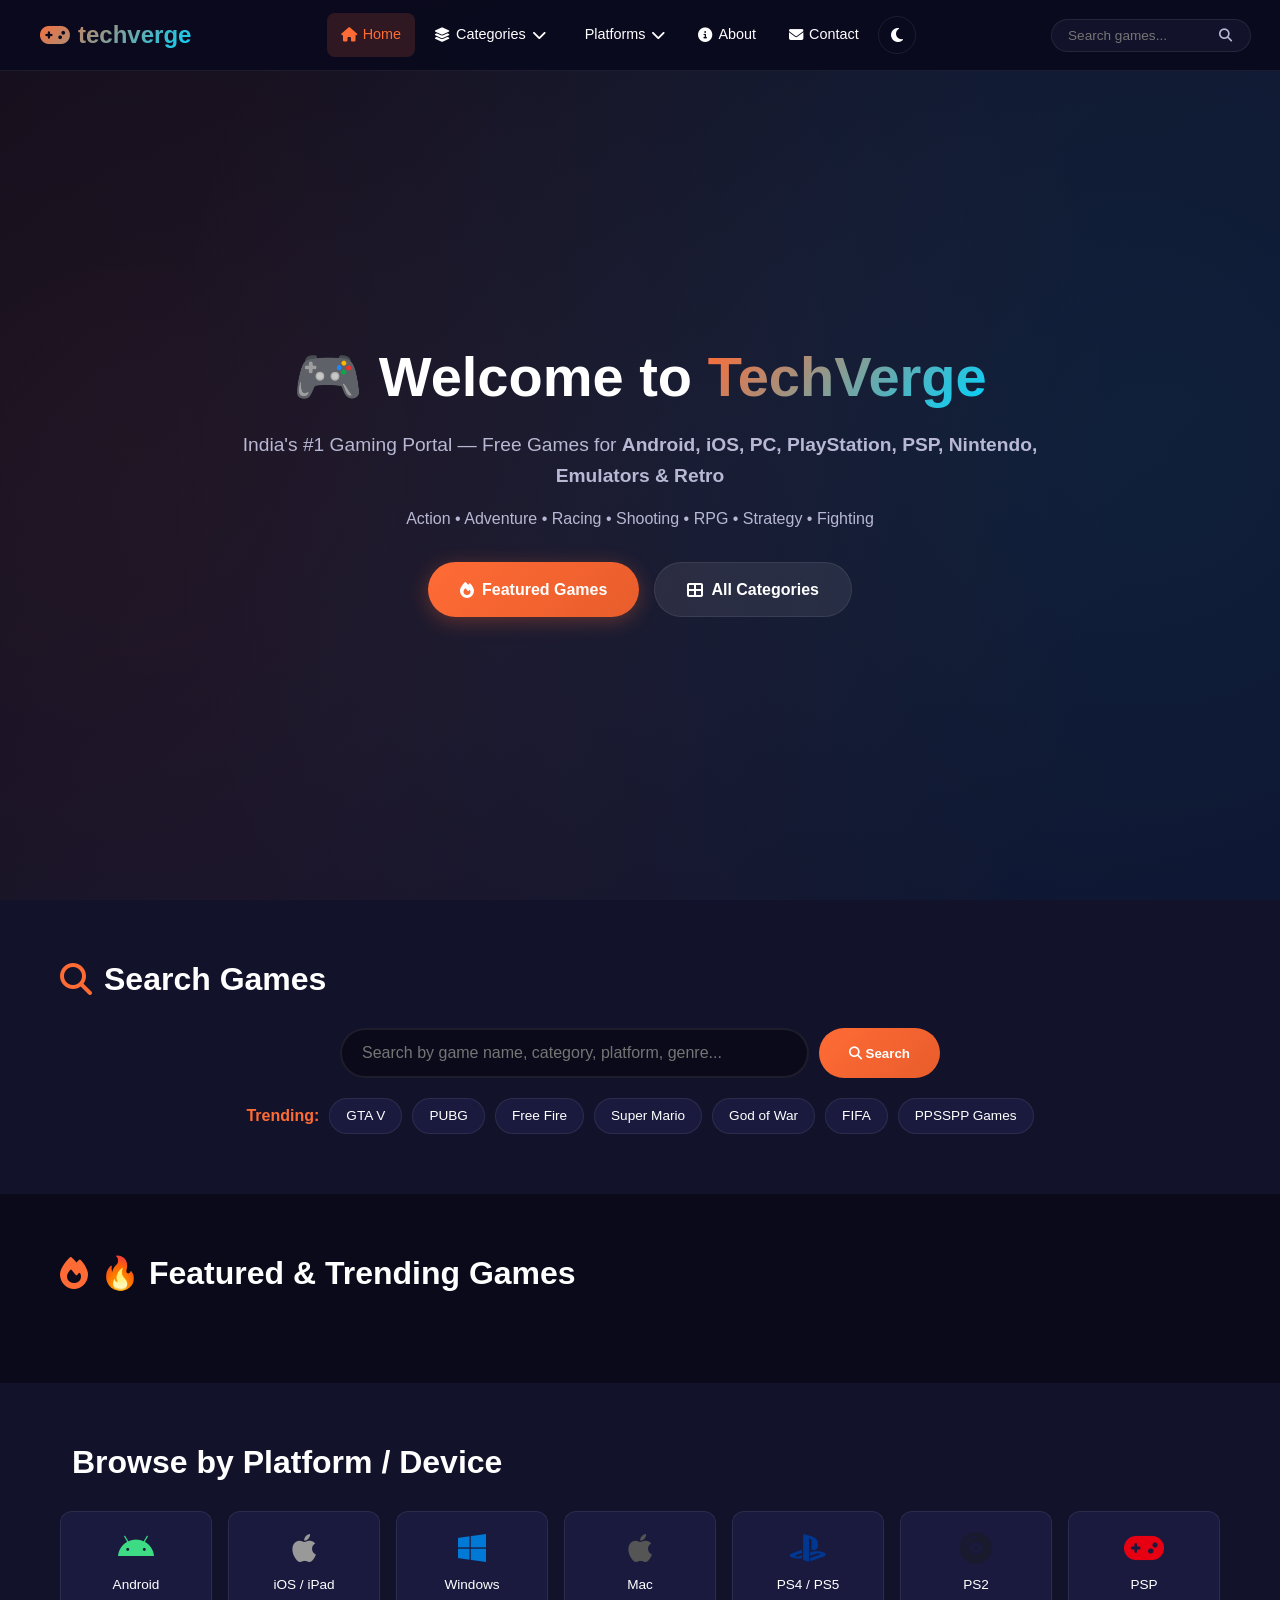
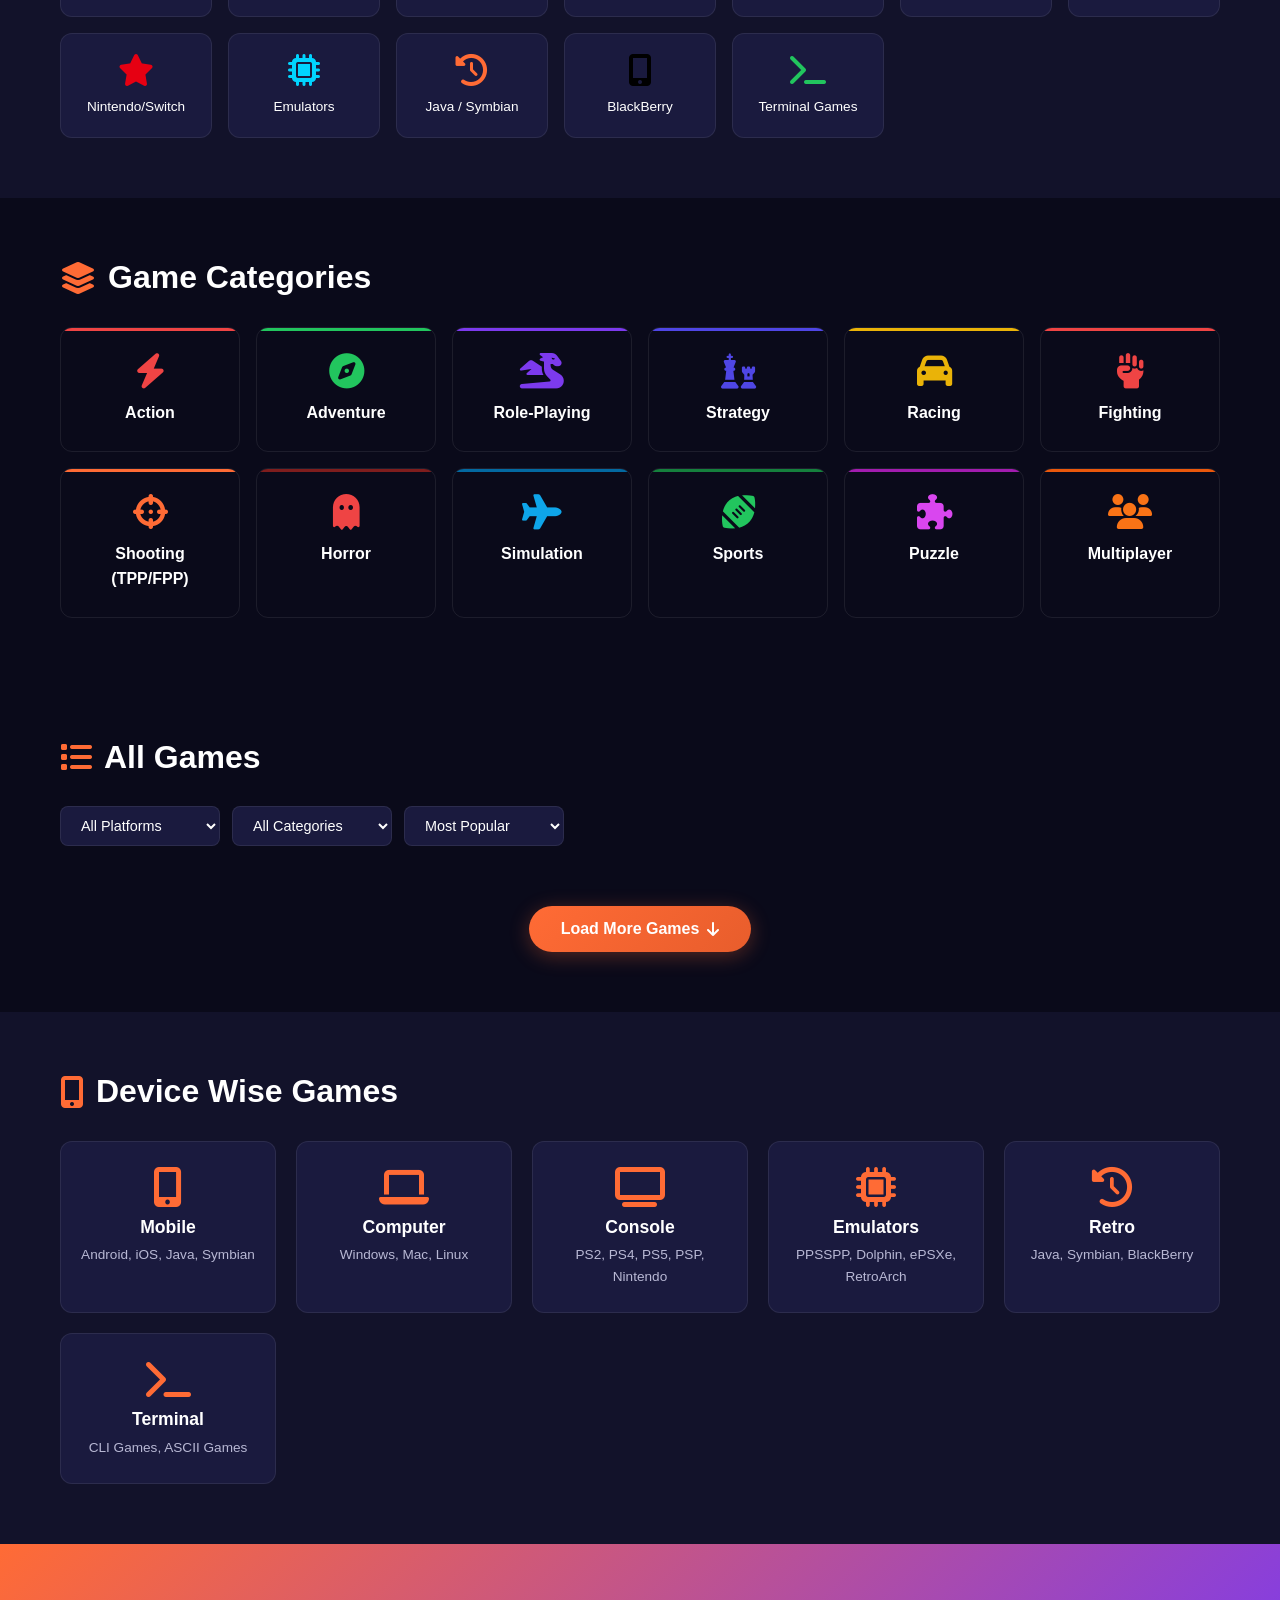
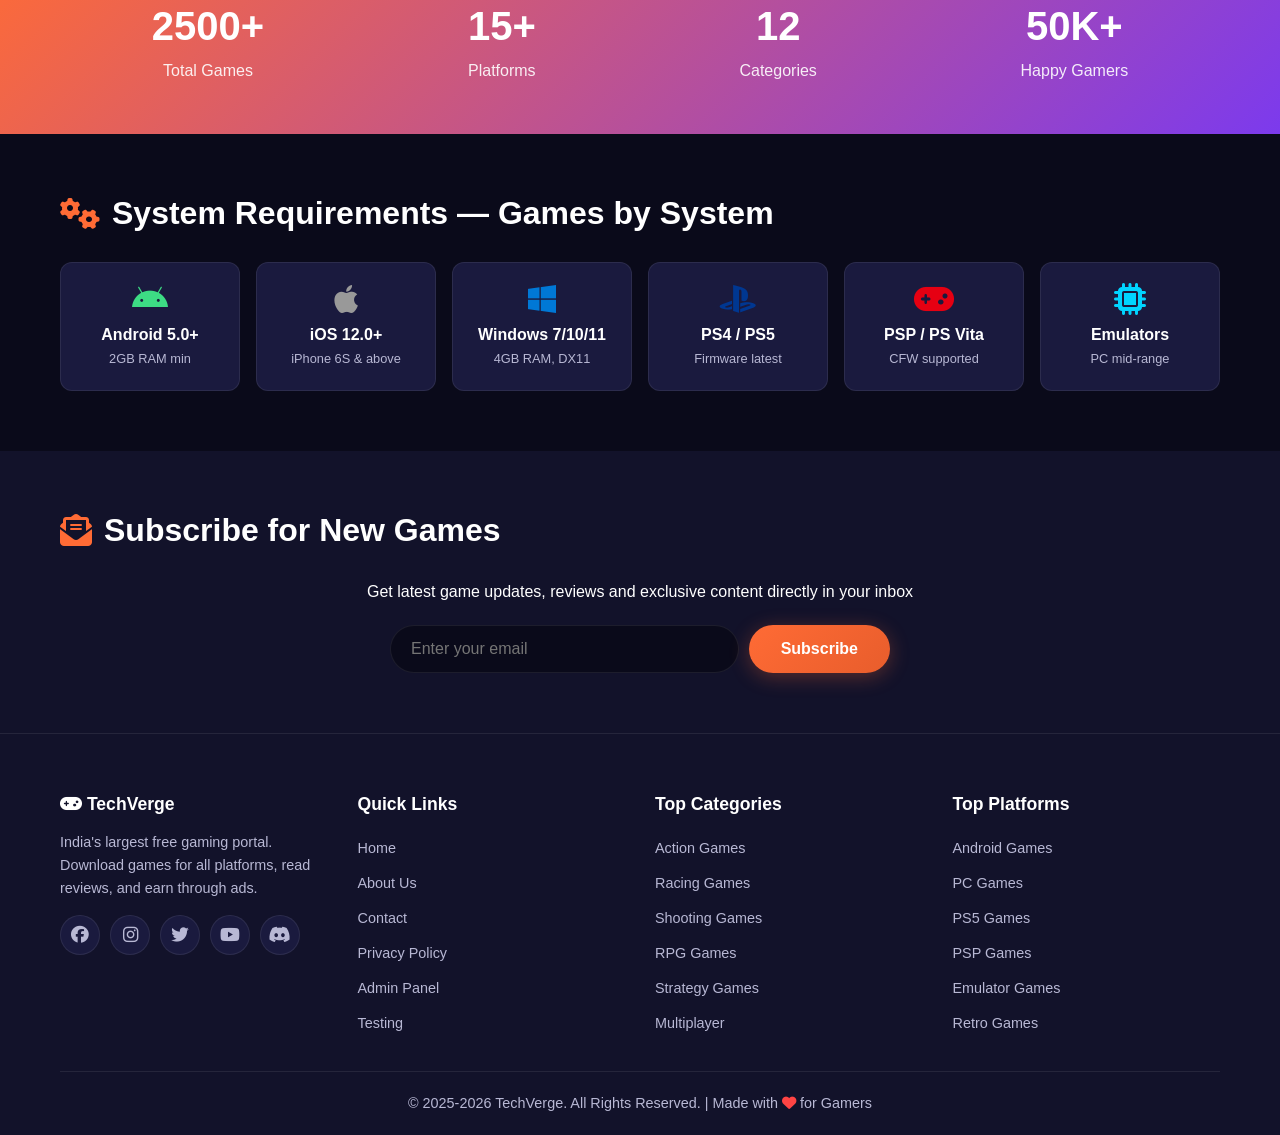
==== commit 43fafcea: "Update branding from GameVerse to TechVerge" ====
--- a/index.html
+++ b/index.html
@@ -3,35 +3,35 @@
 <head>
     <meta charset="UTF-8">
     <meta name="viewport" content="width=device-width, initial-scale=1.0">
-    <title>GameVerse India - Free Games for All Platforms | PC, Mobile, Console, Emulator Games</title>
-    <meta name="description" content="GameVerse India - Download free games for Android, iOS, PC, PlayStation, PSP, Nintendo, Emulators and more. Action, Adventure, Racing, Shooting games in Hindi.">
+    <title>TechVerge - Free Games for All Platforms | PC, Mobile, Console, Emulator Games</title>
+    <meta name="description" content="TechVerge - Download free games for Android, iOS, PC, PlayStation, PSP, Nintendo, Emulators and more. Action, Adventure, Racing, Shooting games in Hindi.">
     <meta name="keywords" content="free games download, android games, pc games, ps5 games, emulator games, hindi gaming website, retro games, java games, symbian games">
-    <meta name="author" content="GameVerse India">
+    <meta name="author" content="TechVerge">
     <meta name="robots" content="index, follow">
-    <link rel="canonical" href="https://www.gameverseindia.com/">
-    
+    <link rel="canonical" href="https://www.techverge.com/">
+
     <!-- Open Graph -->
-    <meta property="og:title" content="GameVerse India - Free Games for All Platforms">
+    <meta property="og:title" content="TechVerge - Free Games for All Platforms">
     <meta property="og:description" content="Download free games for Android, iOS, PC, PlayStation, Emulators and more.">
     <meta property="og:type" content="website">
-    <meta property="og:url" content="https://www.gameverseindia.com/">
-    
+    <meta property="og:url" content="https://www.techverge.com/">
+
     <!-- Schema Markup -->
     <script type="application/ld+json">
     {
         "@context": "https://schema.org",
         "@type": "WebSite",
-        "name": "GameVerse India",
-        "url": "https://www.gameverseindia.com/",
+        "name": "TechVerge",
+        "url": "https://www.techverge.com/",
         "description": "Free games download platform for all devices",
         "potentialAction": {
             "@type": "SearchAction",
-            "target": "https://www.gameverseindia.com/search?q={search_term_string}",
+            "target": "https://www.techverge.com/search?q={search_term_string}",
             "query-input": "required name=search_term_string"
         }
     }
     </script>
-    
+
     <link rel="stylesheet" href="style.css">
     <link rel="stylesheet" href="https://cdnjs.cloudflare.com/ajax/libs/font-awesome/6.5.0/css/all.min.css">
 </head>
@@ -41,7 +41,7 @@
     <nav class="navbar" id="navbar">
         <div class="nav-container">
             <a href="index.html" class="logo">
-                <i class="fas fa-gamepad"></i> GameVerse
+                <i class="fas fa-gamepad"></i> techverge
             </a>
             <div class="hamburger" id="hamburger" onclick="toggleMobileMenu()">
                 <span></span><span></span><span></span>
@@ -99,7 +99,7 @@
     <!-- ═══════════ HERO SECTION ═══════════ -->
     <section class="hero">
         <div class="hero-content">
-            <h1>🎮 Welcome to <span class="highlight">GameVerse</span></h1>
+            <h1>🎮 Welcome to <span class="highlight">TechVerge</span></h1>
             <p>India's #1 Gaming Portal — Free Games for <strong>Android, iOS, PC, PlayStation, PSP, Nintendo, Emulators &amp; Retro</strong></p>
             <p class="hero-sub">Action • Adventure • Racing • Shooting • RPG • Strategy • Fighting</p>
             <div class="hero-buttons">
@@ -313,7 +313,7 @@
         <div class="container">
             <div class="footer-grid">
                 <div class="footer-col">
-                    <h3><i class="fas fa-gamepad"></i> GameVerse India</h3>
+                    <h3><i class="fas fa-gamepad"></i> TechVerge</h3>
                     <p>India's largest free gaming portal. Download games for all platforms, read reviews, and earn through ads.</p>
                     <div class="social-links">
                         <a href="#"><i class="fab fa-facebook"></i></a>
@@ -352,7 +352,7 @@
                 </div>
             </div>
             <div class="footer-bottom">
-                <p>&copy; 2025-2026 GameVerse India. All Rights Reserved. | Made with <i class="fas fa-heart" style="color: #ff4444;"></i> for Gamers</p>
+                <p>&copy; 2025-2026 TechVerge. All Rights Reserved. | Made with <i class="fas fa-heart" style="color: #ff4444;"></i> for Gamers</p>
             </div>
         </div>
     </footer>
@@ -362,4 +362,4 @@
 
     <script src="script.js"></script>
 </body>
-</html>+</html>
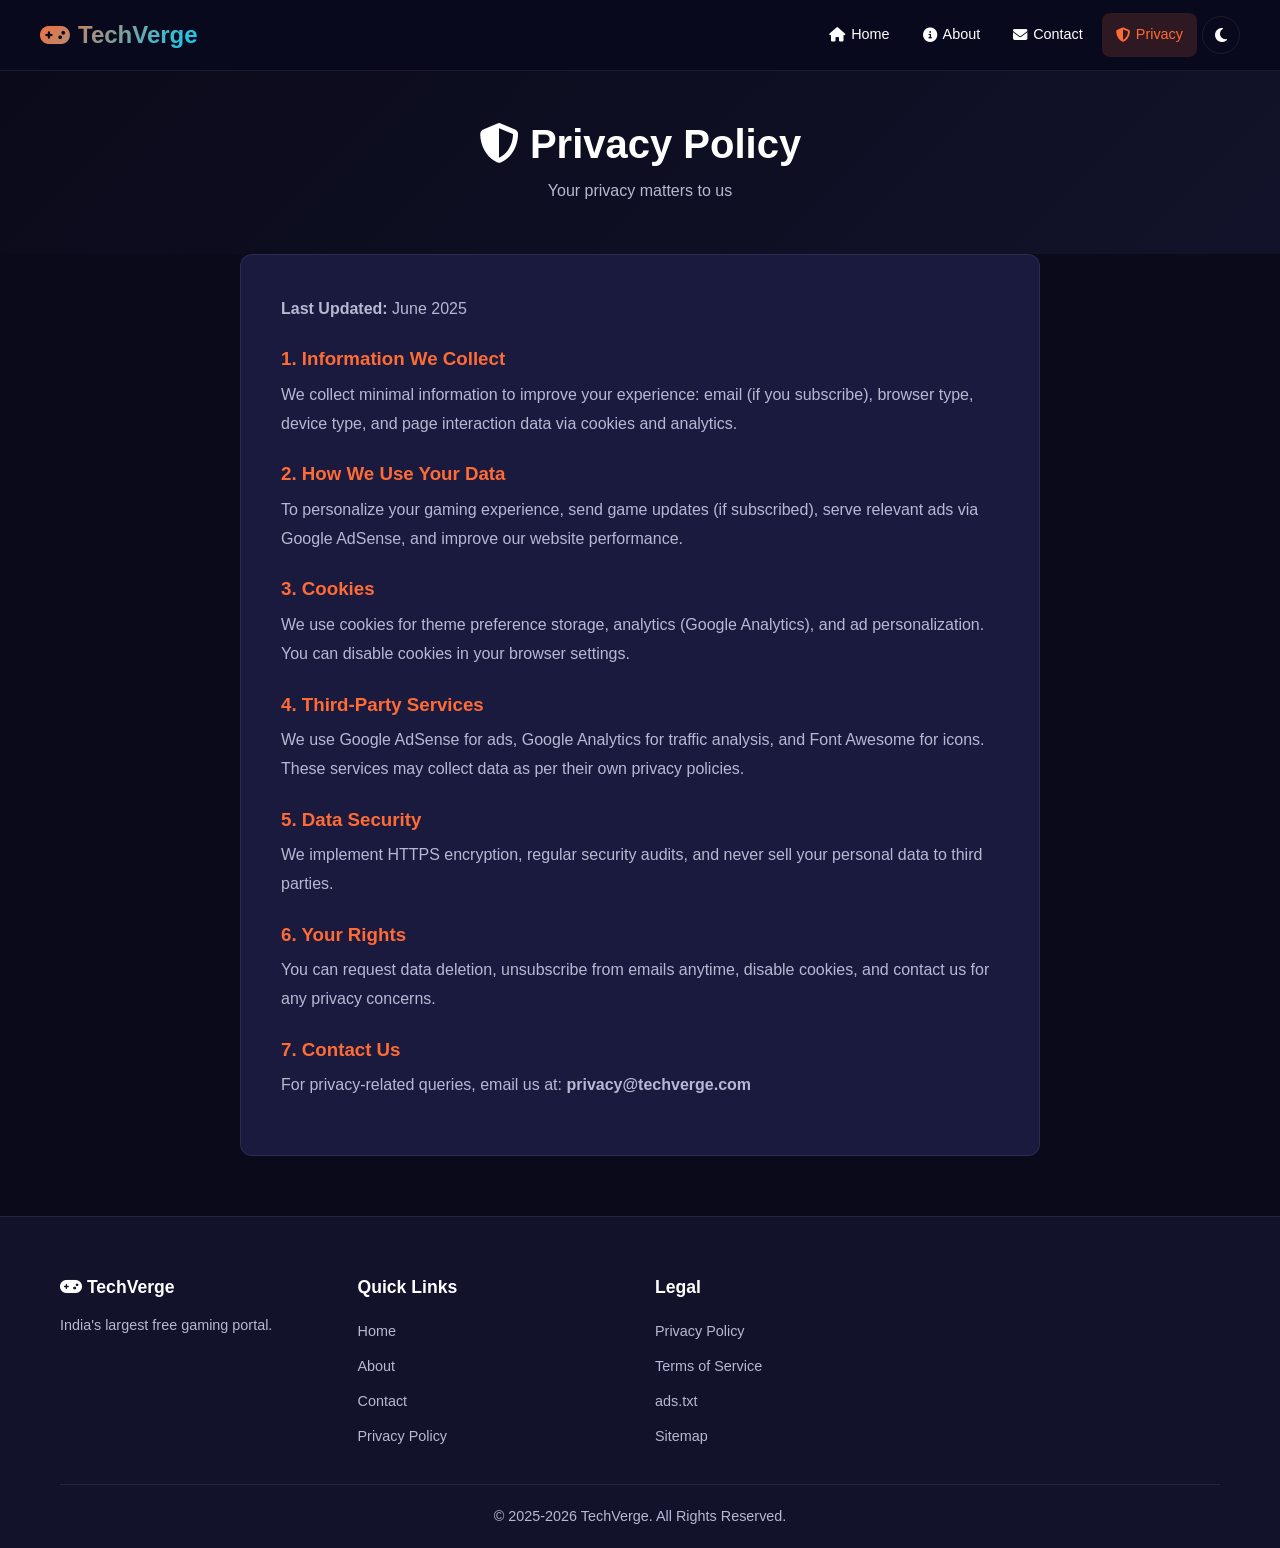
==== commit 38e0eac2: "Update index.html for Privacy Policy section" ====
--- a/index.html
+++ b/index.html
@@ -3,363 +3,93 @@
 <head>
     <meta charset="UTF-8">
     <meta name="viewport" content="width=device-width, initial-scale=1.0">
-    <title>TechVerge - Free Games for All Platforms | PC, Mobile, Console, Emulator Games</title>
-    <meta name="description" content="TechVerge - Download free games for Android, iOS, PC, PlayStation, PSP, Nintendo, Emulators and more. Action, Adventure, Racing, Shooting games in Hindi.">
-    <meta name="keywords" content="free games download, android games, pc games, ps5 games, emulator games, hindi gaming website, retro games, java games, symbian games">
-    <meta name="author" content="TechVerge">
-    <meta name="robots" content="index, follow">
-    <link rel="canonical" href="https://www.techverge.com/">
-
-    <!-- Open Graph -->
-    <meta property="og:title" content="TechVerge - Free Games for All Platforms">
-    <meta property="og:description" content="Download free games for Android, iOS, PC, PlayStation, Emulators and more.">
-    <meta property="og:type" content="website">
-    <meta property="og:url" content="https://www.techverge.com/">
-
-    <!-- Schema Markup -->
-    <script type="application/ld+json">
-    {
-        "@context": "https://schema.org",
-        "@type": "WebSite",
-        "name": "TechVerge",
-        "url": "https://www.techverge.com/",
-        "description": "Free games download platform for all devices",
-        "potentialAction": {
-            "@type": "SearchAction",
-            "target": "https://www.techverge.com/search?q={search_term_string}",
-            "query-input": "required name=search_term_string"
-        }
-    }
-    </script>
-
+    <title>Privacy Policy - TechVerge</title>
+    <meta name="description" content="Privacy Policy of TechVerge - How we collect, use, and protect your data.">
     <link rel="stylesheet" href="style.css">
     <link rel="stylesheet" href="https://cdnjs.cloudflare.com/ajax/libs/font-awesome/6.5.0/css/all.min.css">
 </head>
 <body>
-
-    <!-- ═══════════ NAVBAR ═══════════ -->
     <nav class="navbar" id="navbar">
         <div class="nav-container">
-            <a href="index.html" class="logo">
-                <i class="fas fa-gamepad"></i> techverge
-            </a>
+            <a href="index.html" class="logo"><i class="fas fa-gamepad"></i> TechVerge</a>
             <div class="hamburger" id="hamburger" onclick="toggleMobileMenu()">
                 <span></span><span></span><span></span>
             </div>
             <ul class="nav-menu" id="navMenu">
-                <li><a href="index.html" class="active"><i class="fas fa-home"></i> Home</a></li>
-                <li class="dropdown">
-                    <a href="javascript:void(0)" onclick="toggleDropdown(this)">
-                        <i class="fas fa-layer-group"></i> Categories <i class="fas fa-chevron-down"></i>
-                    </a>
-                    <ul class="dropdown-menu">
-                        <li><a href="#action"><i class="fas fa-bolt"></i> Action</a></li>
-                        <li><a href="#adventure"><i class="fas fa-compass"></i> Adventure</a></li>
-                        <li><a href="#racing"><i class="fas fa-car"></i> Racing</a></li>
-                        <li><a href="#shooting"><i class="fas fa-crosshairs"></i> Shooting (FPP/TPP)</a></li>
-                        <li><a href="#strategy"><i class="fas fa-chess"></i> Strategy</a></li>
-                        <li><a href="#rpg"><i class="fas fa-dragon"></i> Role-Playing</a></li>
-                        <li><a href="#fighting"><i class="fas fa-fist-raised"></i> Fighting</a></li>
-                    </ul>
-                </li>
-                <li class="dropdown">
-                    <a href="javascript:void(0)" onclick="toggleDropdown(this)">
-                        <i class="fas fa-device"></i> Platforms <i class="fas fa-chevron-down"></i>
-                    </a>
-                    <ul class="dropdown-menu">
-                        <li><a href="#android"><i class="fab fa-android"></i> Android</a></li>
-                        <li><a href="#ios"><i class="fab fa-apple"></i> iOS / iPad</a></li>
-                        <li><a href="#windows"><i class="fab fa-windows"></i> Windows PC</a></li>
-                        <li><a href="#mac"><i class="fab fa-apple"></i> Mac</a></li>
-                        <li><a href="#playstation"><i class="fab fa-playstation"></i> PS2 / PS4 / PS5</a></li>
-                        <li><a href="#psp"><i class="fas fa-gamepad"></i> PSP</a></li>
-                        <li><a href="#nintendo"><i class="fas fa-star"></i> Nintendo / Switch</a></li>
-                        <li><a href="#emulators"><i class="fas fa-microchip"></i> Emulators</a></li>
-                        <li><a href="#retro"><i class="fas fa-history"></i> Retro (Java/Symbian)</a></li>
-                        <li><a href="#blackberry"><i class="fas fa-mobile-alt"></i> BlackBerry</a></li>
-                        <li><a href="#terminal"><i class="fas fa-terminal"></i> Terminal</a></li>
-                    </ul>
-                </li>
+                <li><a href="index.html"><i class="fas fa-home"></i> Home</a></li>
                 <li><a href="about.html"><i class="fas fa-info-circle"></i> About</a></li>
                 <li><a href="contact.html"><i class="fas fa-envelope"></i> Contact</a></li>
+                <li><a href="privacy.html" class="active"><i class="fas fa-shield-alt"></i> Privacy</a></li>
                 <li>
                     <button class="theme-toggle" id="themeToggle" onclick="toggleTheme()">
                         <i class="fas fa-moon"></i>
                     </button>
                 </li>
             </ul>
-            <div class="search-bar">
-                <input type="text" id="searchInput" placeholder="Search games..." onkeyup="searchGames(event)">
-                <button onclick="searchGames()"><i class="fas fa-search"></i></button>
-                <div class="search-results" id="searchResults"></div>
-            </div>
         </div>
     </nav>
 
-    <!-- ═══════════ HERO SECTION ═══════════ -->
-    <section class="hero">
-        <div class="hero-content">
-            <h1>🎮 Welcome to <span class="highlight">TechVerge</span></h1>
-            <p>India's #1 Gaming Portal — Free Games for <strong>Android, iOS, PC, PlayStation, PSP, Nintendo, Emulators &amp; Retro</strong></p>
-            <p class="hero-sub">Action • Adventure • Racing • Shooting • RPG • Strategy • Fighting</p>
-            <div class="hero-buttons">
-                <a href="#featured" class="btn btn-primary"><i class="fas fa-fire"></i> Featured Games</a>
-                <a href="#categories" class="btn btn-secondary"><i class="fas fa-th-large"></i> All Categories</a>
-            </div>
+    <section class="page-header">
+        <h1><i class="fas fa-shield-alt"></i> Privacy Policy</h1>
+        <p>Your privacy matters to us</p>
+    </section>
+
+    <section class="content-page">
+        <div class="container">
+            <p><strong>Last Updated:</strong> June 2025</p>
+
+            <h3>1. Information We Collect</h3>
+            <p>We collect minimal information to improve your experience: email (if you subscribe), browser type, device type, and page interaction data via cookies and analytics.</p>
+
+            <h3>2. How We Use Your Data</h3>
+            <p>To personalize your gaming experience, send game updates (if subscribed), serve relevant ads via Google AdSense, and improve our website performance.</p>
+
+            <h3>3. Cookies</h3>
+            <p>We use cookies for theme preference storage, analytics (Google Analytics), and ad personalization. You can disable cookies in your browser settings.</p>
+
+            <h3>4. Third-Party Services</h3>
+            <p>We use Google AdSense for ads, Google Analytics for traffic analysis, and Font Awesome for icons. These services may collect data as per their own privacy policies.</p>
+
+            <h3>5. Data Security</h3>
+            <p>We implement HTTPS encryption, regular security audits, and never sell your personal data to third parties.</p>
+
+            <h3>6. Your Rights</h3>
+            <p>You can request data deletion, unsubscribe from emails anytime, disable cookies, and contact us for any privacy concerns.</p>
+
+            <h3>7. Contact Us</h3>
+            <p>For privacy-related queries, email us at: <strong>privacy@techverge.com</strong></p>
         </div>
     </section>
 
-    <!-- ═══════════ SEARCH SECTION ═══════════ -->
-    <section class="search-section" id="searchSection">
-        <div class="container">
-            <h2><i class="fas fa-search"></i> Search Games</h2>
-            <div class="search-big">
-                <input type="text" id="searchBigInput" placeholder="Search by game name, category, platform, genre...">
-                <button onclick="searchBigGames()"><i class="fas fa-search"></i> Search</button>
-            </div>
-            <div class="trending-tags">
-                <span>Trending:</span>
-                <a href="#gta">GTA V</a>
-                <a href="#pubg">PUBG</a>
-                <a href="#freefire">Free Fire</a>
-                <a href="#mario">Super Mario</a>
-                <a href="#godofwar">God of War</a>
-                <a href="#fifa">FIFA</a>
-                <a href="#ppsspp">PPSSPP Games</a>
-            </div>
-        </div>
-    </section>
-
-    <!-- ═══════════ FEATURED GAMES ═══════════ -->
-    <section class="featured" id="featured">
-        <div class="container">
-            <h2><i class="fas fa-fire"></i> 🔥 Featured &amp; Trending Games</h2>
-            <div class="game-grid" id="featuredGrid">
-                <!-- Cards will be inserted by JS -->
-            </div>
-        </div>
-    </section>
-
-    <!-- ═══════════ PLATFORMS ═══════════ -->
-    <section class="platforms" id="platforms">
-        <div class="container">
-            <h2><i class="fas fa-device"></i> Browse by Platform / Device</h2>
-            <div class="platform-grid">
-                <a href="#android" class="platform-card"><i class="fab fa-android"></i><span>Android</span></a>
-                <a href="#ios" class="platform-card"><i class="fab fa-apple"></i><span>iOS / iPad</span></a>
-                <a href="#windows" class="platform-card"><i class="fab fa-windows"></i><span>Windows</span></a>
-                <a href="#mac" class="platform-card"><i class="fab fa-apple"></i><span>Mac</span></a>
-                <a href="#playstation" class="platform-card"><i class="fab fa-playstation"></i><span>PS4 / PS5</span></a>
-                <a href="#ps2" class="platform-card"><i class="fas fa-compact-disc"></i><span>PS2</span></a>
-                <a href="#psp" class="platform-card"><i class="fas fa-gamepad"></i><span>PSP</span></a>
-                <a href="#nintendo" class="platform-card"><i class="fas fa-star"></i><span>Nintendo/Switch</span></a>
-                <a href="#emulators" class="platform-card"><i class="fas fa-microchip"></i><span>Emulators</span></a>
-                <a href="#retro" class="platform-card"><i class="fas fa-history"></i><span>Java / Symbian</span></a>
-                <a href="#blackberry" class="platform-card"><i class="fas fa-mobile-alt"></i><span>BlackBerry</span></a>
-                <a href="#terminal" class="platform-card"><i class="fas fa-terminal"></i><span>Terminal Games</span></a>
-            </div>
-        </div>
-    </section>
-
-    <!-- ═══════════ CATEGORIES ═══════════ -->
-    <section class="categories" id="categories">
-        <div class="container">
-            <h2><i class="fas fa-layer-group"></i> Game Categories</h2>
-            <div class="category-grid">
-                <a href="#action" class="category-card action"><i class="fas fa-bolt"></i><span>Action</span></a>
-                <a href="#adventure" class="category-card adventure"><i class="fas fa-compass"></i><span>Adventure</span></a>
-                <a href="#rpg" class="category-card rpg"><i class="fas fa-dragon"></i><span>Role-Playing</span></a>
-                <a href="#strategy" class="category-card strategy"><i class="fas fa-chess"></i><span>Strategy</span></a>
-                <a href="#racing" class="category-card racing"><i class="fas fa-car"></i><span>Racing</span></a>
-                <a href="#fighting" class="category-card fighting"><i class="fas fa-fist-raised"></i><span>Fighting</span></a>
-                <a href="#shooting" class="category-card shooting"><i class="fas fa-crosshairs"></i><span>Shooting (TPP/FPP)</span></a>
-                <a href="#horror" class="category-card horror"><i class="fas fa-ghost"></i><span>Horror</span></a>
-                <a href="#simulation" class="category-card simulation"><i class="fas fa-plane"></i><span>Simulation</span></a>
-                <a href="#sports" class="category-card sports"><i class="fas fa-football-ball"></i><span>Sports</span></a>
-                <a href="#puzzle" class="category-card puzzle"><i class="fas fa-puzzle-piece"></i><span>Puzzle</span></a>
-                <a href="#multiplayer" class="category-card multiplayer"><i class="fas fa-users"></i><span>Multiplayer</span></a>
-            </div>
-        </div>
-    </section>
-
-    <!-- ═══════════ ALL GAMES SECTION ═══════════ -->
-    <section class="all-games" id="allGames">
-        <div class="container">
-            <h2><i class="fas fa-list"></i> All Games</h2>
-            <div class="filter-bar">
-                <select id="platformFilter" onchange="filterGames()">
-                    <option value="all">All Platforms</option>
-                    <option value="android">Android</option>
-                    <option value="ios">iOS</option>
-                    <option value="windows">Windows PC</option>
-                    <option value="mac">Mac</option>
-                    <option value="ps5">PS5</option>
-                    <option value="ps4">PS4</option>
-                    <option value="ps2">PS2</option>
-                    <option value="psp">PSP</option>
-                    <option value="nintendo">Nintendo</option>
-                    <option value="emulator">Emulator</option>
-                    <option value="java">Java</option>
-                    <option value="symbian">Symbian</option>
-                    <option value="blackberry">BlackBerry</option>
-                    <option value="terminal">Terminal</option>
-                </select>
-                <select id="categoryFilter" onchange="filterGames()">
-                    <option value="all">All Categories</option>
-                    <option value="action">Action</option>
-                    <option value="adventure">Adventure</option>
-                    <option value="rpg">Role-Playing</option>
-                    <option value="strategy">Strategy</option>
-                    <option value="racing">Racing</option>
-                    <option value="fighting">Fighting</option>
-                    <option value="shooting">Shooting</option>
-                    <option value="horror">Horror</option>
-                    <option value="simulation">Simulation</option>
-                    <option value="sports">Sports</option>
-                    <option value="puzzle">Puzzle</option>
-                    <option value="multiplayer">Multiplayer</option>
-                </select>
-                <select id="sortFilter" onchange="filterGames()">
-                    <option value="popular">Most Popular</option>
-                    <option value="newest">Newest</option>
-                    <option value="rating">Top Rated</option>
-                </select>
-            </div>
-            <div class="game-grid" id="allGamesGrid"></div>
-            <div class="load-more">
-                <button onclick="loadMoreGames()" class="btn btn-primary">Load More Games <i class="fas fa-arrow-down"></i></button>
-            </div>
-        </div>
-    </section>
-
-    <!-- ═══════════ DEVICE SPECIFIC ═══════════ -->
-    <section class="device-section" id="deviceWise">
-        <div class="container">
-            <h2><i class="fas fa-mobile-alt"></i> Device Wise Games</h2>
-            <div class="device-grid">
-                <div class="device-item">
-                    <i class="fas fa-mobile-alt"></i>
-                    <h3>Mobile</h3>
-                    <p>Android, iOS, Java, Symbian</p>
-                </div>
-                <div class="device-item">
-                    <i class="fas fa-laptop"></i>
-                    <h3>Computer</h3>
-                    <p>Windows, Mac, Linux</p>
-                </div>
-                <div class="device-item">
-                    <i class="fas fa-tv"></i>
-                    <h3>Console</h3>
-                    <p>PS2, PS4, PS5, PSP, Nintendo</p>
-                </div>
-                <div class="device-item">
-                    <i class="fas fa-microchip"></i>
-                    <h3>Emulators</h3>
-                    <p>PPSSPP, Dolphin, ePSXe, RetroArch</p>
-                </div>
-                <div class="device-item">
-                    <i class="fas fa-history"></i>
-                    <h3>Retro</h3>
-                    <p>Java, Symbian, BlackBerry</p>
-                </div>
-                <div class="device-item">
-                    <i class="fas fa-terminal"></i>
-                    <h3>Terminal</h3>
-                    <p>CLI Games, ASCII Games</p>
-                </div>
-            </div>
-        </div>
-    </section>
-
-    <!-- ═══════════ STATS ═══════════ -->
-    <section class="stats">
-        <div class="container">
-            <div class="stat-item"><span class="stat-num" id="totalGames">2500+</span><span>Total Games</span></div>
-            <div class="stat-item"><span class="stat-num">15+</span><span>Platforms</span></div>
-            <div class="stat-item"><span class="stat-num">12</span><span>Categories</span></div>
-            <div class="stat-item"><span class="stat-num">50K+</span><span>Happy Gamers</span></div>
-        </div>
-    </section>
-
-    <!-- ═══════════ SYSTEM REQUIREMENTS ═══════════ -->
-    <section class="system-req" id="systemReqs">
-        <div class="container">
-            <h2><i class="fas fa-cogs"></i> System Requirements — Games by System</h2>
-            <div class="sys-grid">
-                <div class="sys-card"><i class="fab fa-android"></i><h3>Android 5.0+</h3><p>2GB RAM min</p></div>
-                <div class="sys-card"><i class="fab fa-apple"></i><h3>iOS 12.0+</h3><p>iPhone 6S & above</p></div>
-                <div class="sys-card"><i class="fab fa-windows"></i><h3>Windows 7/10/11</h3><p>4GB RAM, DX11</p></div>
-                <div class="sys-card"><i class="fab fa-playstation"></i><h3>PS4 / PS5</h3><p>Firmware latest</p></div>
-                <div class="sys-card"><i class="fas fa-gamepad"></i><h3>PSP / PS Vita</h3><p>CFW supported</p></div>
-                <div class="sys-card"><i class="fas fa-microchip"></i><h3>Emulators</h3><p>PC mid-range</p></div>
-            </div>
-        </div>
-    </section>
-
-    <!-- ═══════════ NEWSLETTER ═══════════ -->
-    <section class="newsletter">
-        <div class="container">
-            <h2><i class="fas fa-envelope-open-text"></i> Subscribe for New Games</h2>
-            <p>Get latest game updates, reviews and exclusive content directly in your inbox</p>
-            <form class="newsletter-form" onsubmit="subscribeNewsletter(event)">
-                <input type="email" placeholder="Enter your email" required>
-                <button type="submit" class="btn btn-primary">Subscribe</button>
-            </form>
-        </div>
-    </section>
-
-    <!-- ═══════════ FOOTER ═══════════ -->
     <footer>
         <div class="container">
             <div class="footer-grid">
                 <div class="footer-col">
                     <h3><i class="fas fa-gamepad"></i> TechVerge</h3>
-                    <p>India's largest free gaming portal. Download games for all platforms, read reviews, and earn through ads.</p>
-                    <div class="social-links">
-                        <a href="#"><i class="fab fa-facebook"></i></a>
-                        <a href="#"><i class="fab fa-instagram"></i></a>
-                        <a href="#"><i class="fab fa-twitter"></i></a>
-                        <a href="#"><i class="fab fa-youtube"></i></a>
-                        <a href="#"><i class="fab fa-discord"></i></a>
-                    </div>
+                    <p>India's largest free gaming portal.</p>
                 </div>
                 <div class="footer-col">
                     <h3>Quick Links</h3>
                     <a href="index.html">Home</a>
-                    <a href="about.html">About Us</a>
+                    <a href="about.html">About</a>
                     <a href="contact.html">Contact</a>
                     <a href="privacy.html">Privacy Policy</a>
-                    <a href="admin.html">Admin Panel</a>
-                    <a href="testing.html">Testing</a>
                 </div>
                 <div class="footer-col">
-                    <h3>Top Categories</h3>
-                    <a href="#action">Action Games</a>
-                    <a href="#racing">Racing Games</a>
-                    <a href="#shooting">Shooting Games</a>
-                    <a href="#rpg">RPG Games</a>
-                    <a href="#strategy">Strategy Games</a>
-                    <a href="#multiplayer">Multiplayer</a>
-                </div>
-                <div class="footer-col">
-                    <h3>Top Platforms</h3>
-                    <a href="#android">Android Games</a>
-                    <a href="#windows">PC Games</a>
-                    <a href="#ps5">PS5 Games</a>
-                    <a href="#psp">PSP Games</a>
-                    <a href="#emulators">Emulator Games</a>
-                    <a href="#retro">Retro Games</a>
+                    <h3>Legal</h3>
+                    <a href="privacy.html">Privacy Policy</a>
+                    <a href="#">Terms of Service</a>
+                    <a href="ads.txt">ads.txt</a>
+                    <a href="sitemap.xml">Sitemap</a>
                 </div>
             </div>
             <div class="footer-bottom">
-                <p>&copy; 2025-2026 TechVerge. All Rights Reserved. | Made with <i class="fas fa-heart" style="color: #ff4444;"></i> for Gamers</p>
+                <p>&copy; 2025-2026 TechVerge. All Rights Reserved.</p>
             </div>
         </div>
     </footer>
 
-    <!-- ═══════════ BACK TO TOP ═══════════ -->
-    <button onclick="scrollToTop()" id="backToTop" title="Back to Top"><i class="fas fa-arrow-up"></i></button>
-
+    <button onclick="scrollToTop()" id="backToTop"><i class="fas fa-arrow-up"></i></button>
     <script src="script.js"></script>
 </body>
 </html>
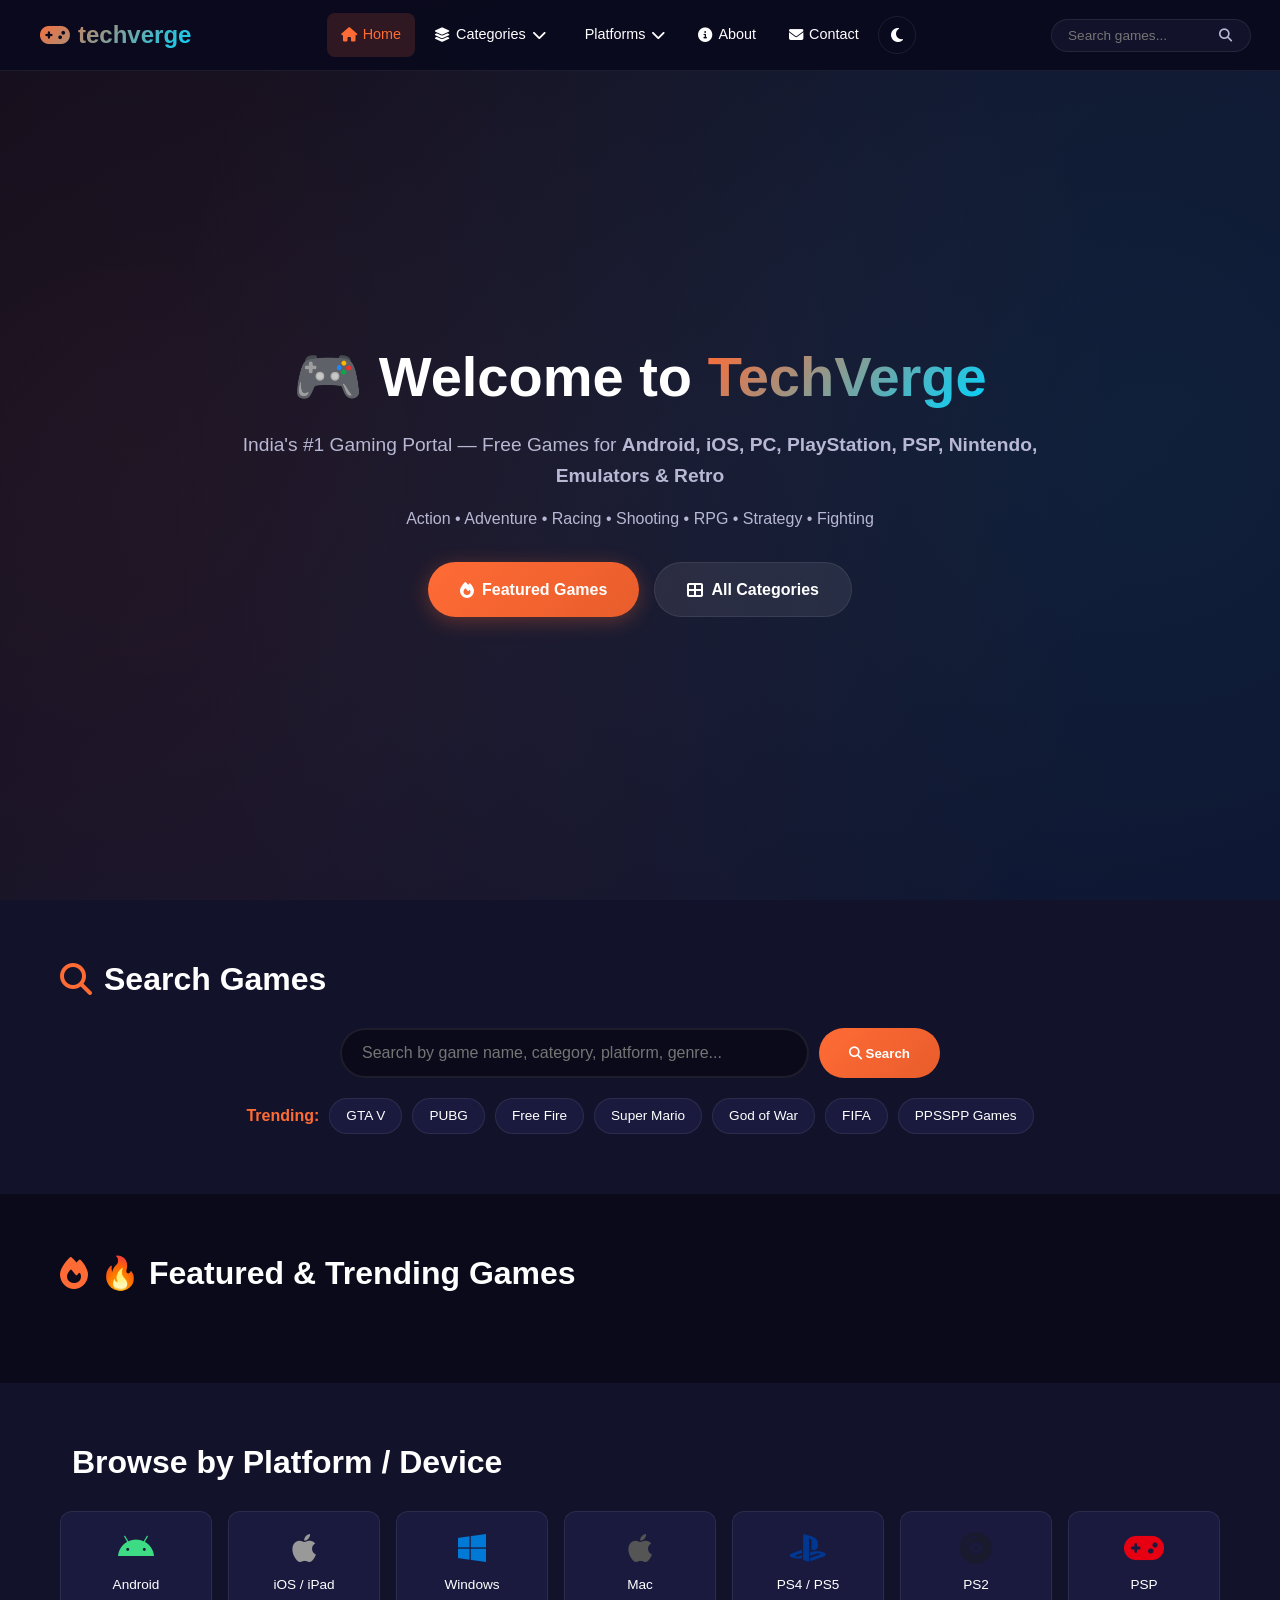
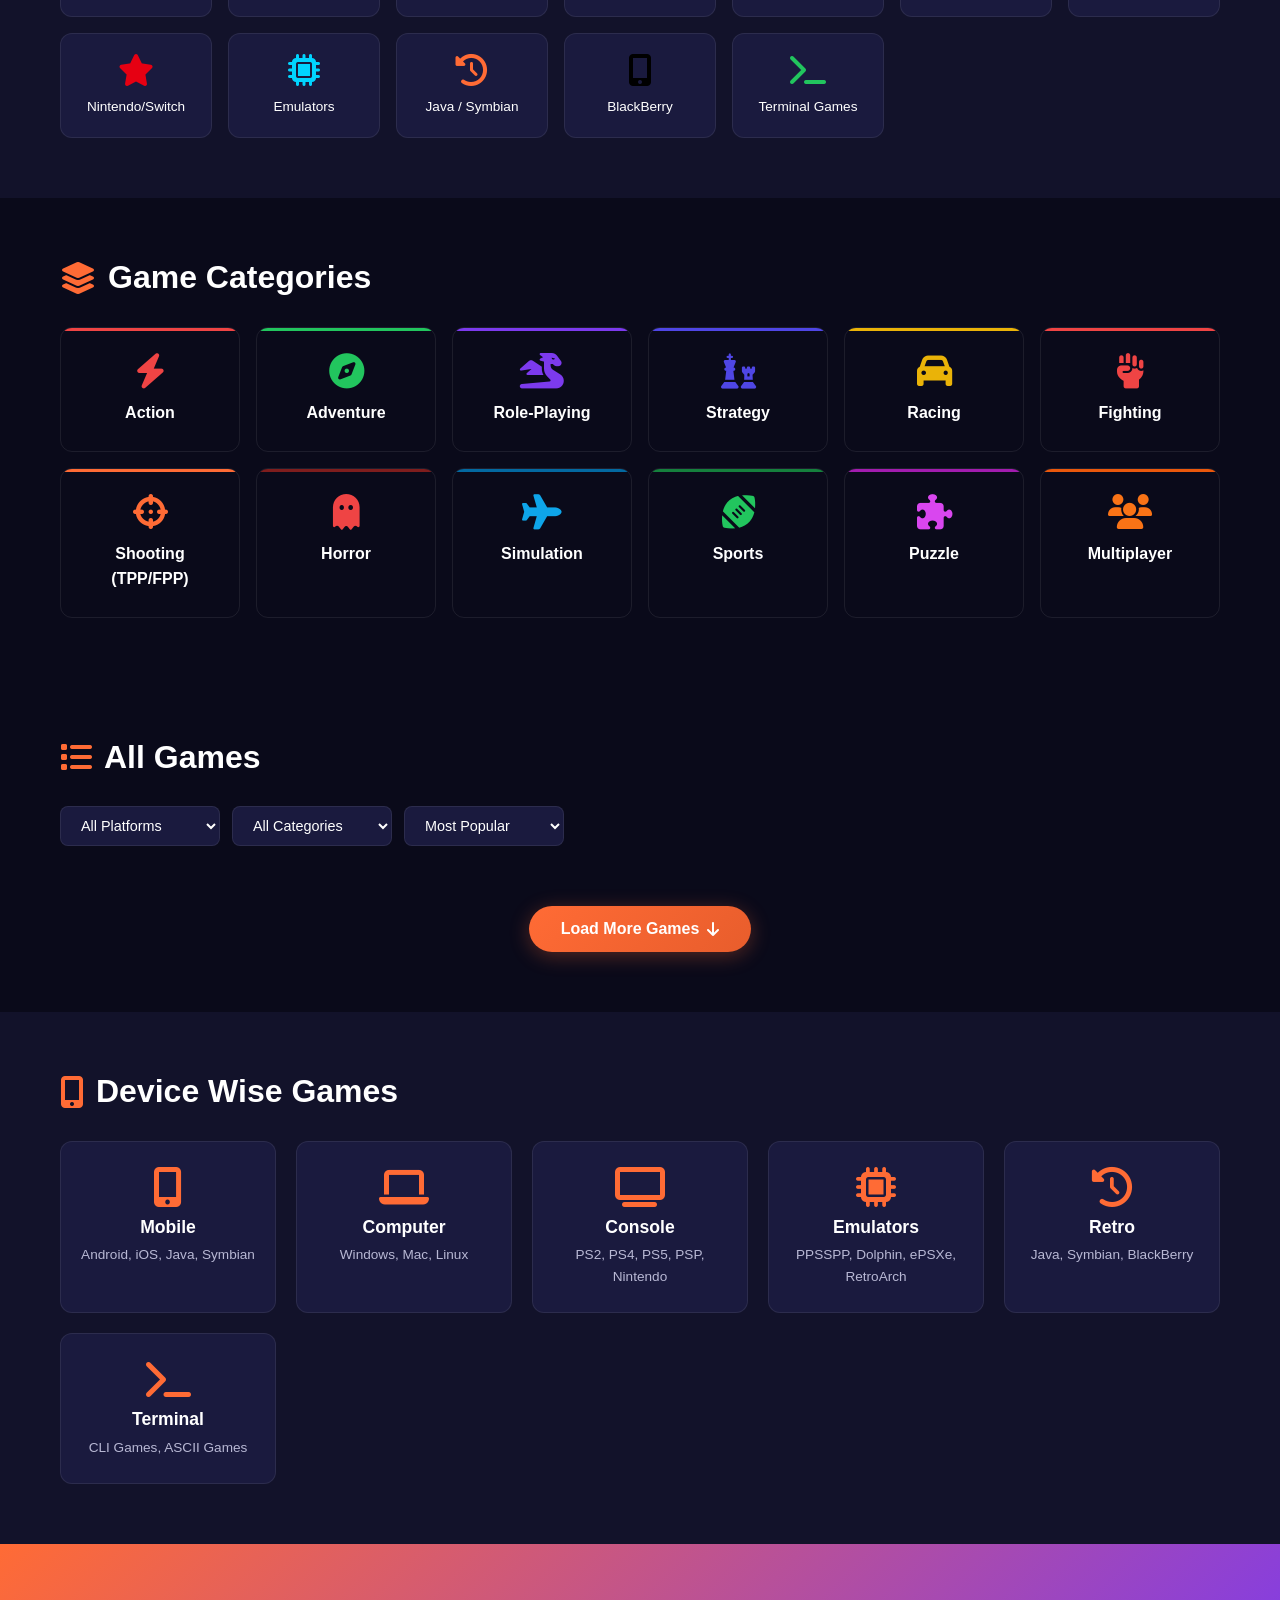
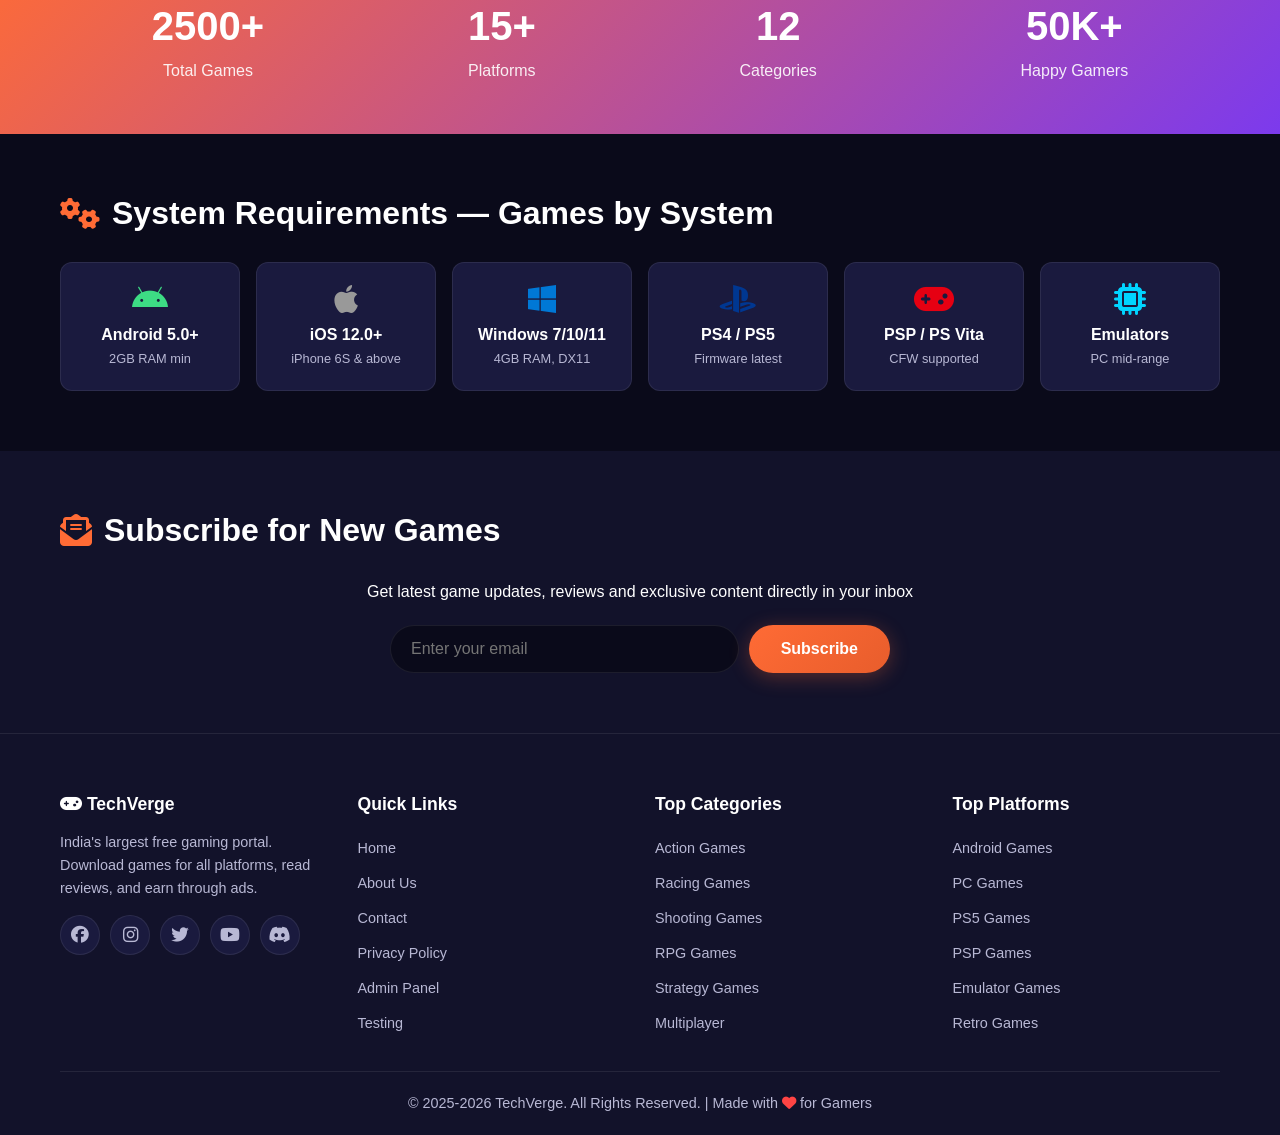
==== commit 60904939: "Update index.html" ====
--- a/index.html
+++ b/index.html
@@ -3,93 +3,363 @@
 <head>
     <meta charset="UTF-8">
     <meta name="viewport" content="width=device-width, initial-scale=1.0">
-    <title>Privacy Policy - TechVerge</title>
-    <meta name="description" content="Privacy Policy of TechVerge - How we collect, use, and protect your data.">
+    <title>TechVerge - Free Games for All Platforms | PC, Mobile, Console, Emulator Games</title>
+    <meta name="description" content="TechVerge - Download free games for Android, iOS, PC, PlayStation, PSP, Nintendo, Emulators and more. Action, Adventure, Racing, Shooting games in Hindi.">
+    <meta name="keywords" content="free games download, android games, pc games, ps5 games, emulator games, hindi gaming website, retro games, java games, symbian games">
+    <meta name="author" content="TechVerge">
+    <meta name="robots" content="index, follow">
+    <link rel="canonical" href="https://www.techverge.com/">
+
+    <!-- Open Graph -->
+    <meta property="og:title" content="TechVerge - Free Games for All Platforms">
+    <meta property="og:description" content="Download free games for Android, iOS, PC, PlayStation, Emulators and more.">
+    <meta property="og:type" content="website">
+    <meta property="og:url" content="https://www.techverge.com/">
+
+    <!-- Schema Markup -->
+    <script type="application/ld+json">
+    {
+        "@context": "https://schema.org",
+        "@type": "WebSite",
+        "name": "TechVerge",
+        "url": "https://www.techverge.com/",
+        "description": "Free games download platform for all devices",
+        "potentialAction": {
+            "@type": "SearchAction",
+            "target": "https://www.techverge.com/search?q={search_term_string}",
+            "query-input": "required name=search_term_string"
+        }
+    }
+    </script>
+
     <link rel="stylesheet" href="style.css">
     <link rel="stylesheet" href="https://cdnjs.cloudflare.com/ajax/libs/font-awesome/6.5.0/css/all.min.css">
 </head>
 <body>
+
+    <!-- ═══════════ NAVBAR ═══════════ -->
     <nav class="navbar" id="navbar">
         <div class="nav-container">
-            <a href="index.html" class="logo"><i class="fas fa-gamepad"></i> TechVerge</a>
+            <a href="index.html" class="logo">
+                <i class="fas fa-gamepad"></i> techverge
+            </a>
             <div class="hamburger" id="hamburger" onclick="toggleMobileMenu()">
                 <span></span><span></span><span></span>
             </div>
             <ul class="nav-menu" id="navMenu">
-                <li><a href="index.html"><i class="fas fa-home"></i> Home</a></li>
+                <li><a href="index.html" class="active"><i class="fas fa-home"></i> Home</a></li>
+                <li class="dropdown">
+                    <a href="javascript:void(0)" onclick="toggleDropdown(this)">
+                        <i class="fas fa-layer-group"></i> Categories <i class="fas fa-chevron-down"></i>
+                    </a>
+                    <ul class="dropdown-menu">
+                        <li><a href="#action"><i class="fas fa-bolt"></i> Action</a></li>
+                        <li><a href="#adventure"><i class="fas fa-compass"></i> Adventure</a></li>
+                        <li><a href="#racing"><i class="fas fa-car"></i> Racing</a></li>
+                        <li><a href="#shooting"><i class="fas fa-crosshairs"></i> Shooting (FPP/TPP)</a></li>
+                        <li><a href="#strategy"><i class="fas fa-chess"></i> Strategy</a></li>
+                        <li><a href="#rpg"><i class="fas fa-dragon"></i> Role-Playing</a></li>
+                        <li><a href="#fighting"><i class="fas fa-fist-raised"></i> Fighting</a></li>
+                    </ul>
+                </li>
+                <li class="dropdown">
+                    <a href="javascript:void(0)" onclick="toggleDropdown(this)">
+                        <i class="fas fa-device"></i> Platforms <i class="fas fa-chevron-down"></i>
+                    </a>
+                    <ul class="dropdown-menu">
+                        <li><a href="#android"><i class="fab fa-android"></i> Android</a></li>
+                        <li><a href="#ios"><i class="fab fa-apple"></i> iOS / iPad</a></li>
+                        <li><a href="#windows"><i class="fab fa-windows"></i> Windows PC</a></li>
+                        <li><a href="#mac"><i class="fab fa-apple"></i> Mac</a></li>
+                        <li><a href="#playstation"><i class="fab fa-playstation"></i> PS2 / PS4 / PS5</a></li>
+                        <li><a href="#psp"><i class="fas fa-gamepad"></i> PSP</a></li>
+                        <li><a href="#nintendo"><i class="fas fa-star"></i> Nintendo / Switch</a></li>
+                        <li><a href="#emulators"><i class="fas fa-microchip"></i> Emulators</a></li>
+                        <li><a href="#retro"><i class="fas fa-history"></i> Retro (Java/Symbian)</a></li>
+                        <li><a href="#blackberry"><i class="fas fa-mobile-alt"></i> BlackBerry</a></li>
+                        <li><a href="#terminal"><i class="fas fa-terminal"></i> Terminal</a></li>
+                    </ul>
+                </li>
                 <li><a href="about.html"><i class="fas fa-info-circle"></i> About</a></li>
                 <li><a href="contact.html"><i class="fas fa-envelope"></i> Contact</a></li>
-                <li><a href="privacy.html" class="active"><i class="fas fa-shield-alt"></i> Privacy</a></li>
                 <li>
                     <button class="theme-toggle" id="themeToggle" onclick="toggleTheme()">
                         <i class="fas fa-moon"></i>
                     </button>
                 </li>
             </ul>
+            <div class="search-bar">
+                <input type="text" id="searchInput" placeholder="Search games..." onkeyup="searchGames(event)">
+                <button onclick="searchGames()"><i class="fas fa-search"></i></button>
+                <div class="search-results" id="searchResults"></div>
+            </div>
         </div>
     </nav>
 
-    <section class="page-header">
-        <h1><i class="fas fa-shield-alt"></i> Privacy Policy</h1>
-        <p>Your privacy matters to us</p>
-    </section>
-
-    <section class="content-page">
-        <div class="container">
-            <p><strong>Last Updated:</strong> June 2025</p>
-
-            <h3>1. Information We Collect</h3>
-            <p>We collect minimal information to improve your experience: email (if you subscribe), browser type, device type, and page interaction data via cookies and analytics.</p>
-
-            <h3>2. How We Use Your Data</h3>
-            <p>To personalize your gaming experience, send game updates (if subscribed), serve relevant ads via Google AdSense, and improve our website performance.</p>
-
-            <h3>3. Cookies</h3>
-            <p>We use cookies for theme preference storage, analytics (Google Analytics), and ad personalization. You can disable cookies in your browser settings.</p>
-
-            <h3>4. Third-Party Services</h3>
-            <p>We use Google AdSense for ads, Google Analytics for traffic analysis, and Font Awesome for icons. These services may collect data as per their own privacy policies.</p>
-
-            <h3>5. Data Security</h3>
-            <p>We implement HTTPS encryption, regular security audits, and never sell your personal data to third parties.</p>
-
-            <h3>6. Your Rights</h3>
-            <p>You can request data deletion, unsubscribe from emails anytime, disable cookies, and contact us for any privacy concerns.</p>
-
-            <h3>7. Contact Us</h3>
-            <p>For privacy-related queries, email us at: <strong>privacy@techverge.com</strong></p>
-        </div>
-    </section>
-
+    <!-- ═══════════ HERO SECTION ═══════════ -->
+    <section class="hero">
+        <div class="hero-content">
+            <h1>🎮 Welcome to <span class="highlight">TechVerge</span></h1>
+            <p>India's #1 Gaming Portal — Free Games for <strong>Android, iOS, PC, PlayStation, PSP, Nintendo, Emulators &amp; Retro</strong></p>
+            <p class="hero-sub">Action • Adventure • Racing • Shooting • RPG • Strategy • Fighting</p>
+            <div class="hero-buttons">
+                <a href="#featured" class="btn btn-primary"><i class="fas fa-fire"></i> Featured Games</a>
+                <a href="#categories" class="btn btn-secondary"><i class="fas fa-th-large"></i> All Categories</a>
+            </div>
+        </div>
+    </section>
+
+    <!-- ═══════════ SEARCH SECTION ═══════════ -->
+    <section class="search-section" id="searchSection">
+        <div class="container">
+            <h2><i class="fas fa-search"></i> Search Games</h2>
+            <div class="search-big">
+                <input type="text" id="searchBigInput" placeholder="Search by game name, category, platform, genre...">
+                <button onclick="searchBigGames()"><i class="fas fa-search"></i> Search</button>
+            </div>
+            <div class="trending-tags">
+                <span>Trending:</span>
+                <a href="#gta">GTA V</a>
+                <a href="#pubg">PUBG</a>
+                <a href="#freefire">Free Fire</a>
+                <a href="#mario">Super Mario</a>
+                <a href="#godofwar">God of War</a>
+                <a href="#fifa">FIFA</a>
+                <a href="#ppsspp">PPSSPP Games</a>
+            </div>
+        </div>
+    </section>
+
+    <!-- ═══════════ FEATURED GAMES ═══════════ -->
+    <section class="featured" id="featured">
+        <div class="container">
+            <h2><i class="fas fa-fire"></i> 🔥 Featured &amp; Trending Games</h2>
+            <div class="game-grid" id="featuredGrid">
+                <!-- Cards will be inserted by JS -->
+            </div>
+        </div>
+    </section>
+
+    <!-- ═══════════ PLATFORMS ═══════════ -->
+    <section class="platforms" id="platforms">
+        <div class="container">
+            <h2><i class="fas fa-device"></i> Browse by Platform / Device</h2>
+            <div class="platform-grid">
+                <a href="#android" class="platform-card"><i class="fab fa-android"></i><span>Android</span></a>
+                <a href="#ios" class="platform-card"><i class="fab fa-apple"></i><span>iOS / iPad</span></a>
+                <a href="#windows" class="platform-card"><i class="fab fa-windows"></i><span>Windows</span></a>
+                <a href="#mac" class="platform-card"><i class="fab fa-apple"></i><span>Mac</span></a>
+                <a href="#playstation" class="platform-card"><i class="fab fa-playstation"></i><span>PS4 / PS5</span></a>
+                <a href="#ps2" class="platform-card"><i class="fas fa-compact-disc"></i><span>PS2</span></a>
+                <a href="#psp" class="platform-card"><i class="fas fa-gamepad"></i><span>PSP</span></a>
+                <a href="#nintendo" class="platform-card"><i class="fas fa-star"></i><span>Nintendo/Switch</span></a>
+                <a href="#emulators" class="platform-card"><i class="fas fa-microchip"></i><span>Emulators</span></a>
+                <a href="#retro" class="platform-card"><i class="fas fa-history"></i><span>Java / Symbian</span></a>
+                <a href="#blackberry" class="platform-card"><i class="fas fa-mobile-alt"></i><span>BlackBerry</span></a>
+                <a href="#terminal" class="platform-card"><i class="fas fa-terminal"></i><span>Terminal Games</span></a>
+            </div>
+        </div>
+    </section>
+
+    <!-- ═══════════ CATEGORIES ═══════════ -->
+    <section class="categories" id="categories">
+        <div class="container">
+            <h2><i class="fas fa-layer-group"></i> Game Categories</h2>
+            <div class="category-grid">
+                <a href="#action" class="category-card action"><i class="fas fa-bolt"></i><span>Action</span></a>
+                <a href="#adventure" class="category-card adventure"><i class="fas fa-compass"></i><span>Adventure</span></a>
+                <a href="#rpg" class="category-card rpg"><i class="fas fa-dragon"></i><span>Role-Playing</span></a>
+                <a href="#strategy" class="category-card strategy"><i class="fas fa-chess"></i><span>Strategy</span></a>
+                <a href="#racing" class="category-card racing"><i class="fas fa-car"></i><span>Racing</span></a>
+                <a href="#fighting" class="category-card fighting"><i class="fas fa-fist-raised"></i><span>Fighting</span></a>
+                <a href="#shooting" class="category-card shooting"><i class="fas fa-crosshairs"></i><span>Shooting (TPP/FPP)</span></a>
+                <a href="#horror" class="category-card horror"><i class="fas fa-ghost"></i><span>Horror</span></a>
+                <a href="#simulation" class="category-card simulation"><i class="fas fa-plane"></i><span>Simulation</span></a>
+                <a href="#sports" class="category-card sports"><i class="fas fa-football-ball"></i><span>Sports</span></a>
+                <a href="#puzzle" class="category-card puzzle"><i class="fas fa-puzzle-piece"></i><span>Puzzle</span></a>
+                <a href="#multiplayer" class="category-card multiplayer"><i class="fas fa-users"></i><span>Multiplayer</span></a>
+            </div>
+        </div>
+    </section>
+
+    <!-- ═══════════ ALL GAMES SECTION ═══════════ -->
+    <section class="all-games" id="allGames">
+        <div class="container">
+            <h2><i class="fas fa-list"></i> All Games</h2>
+            <div class="filter-bar">
+                <select id="platformFilter" onchange="filterGames()">
+                    <option value="all">All Platforms</option>
+                    <option value="android">Android</option>
+                    <option value="ios">iOS</option>
+                    <option value="windows">Windows PC</option>
+                    <option value="mac">Mac</option>
+                    <option value="ps5">PS5</option>
+                    <option value="ps4">PS4</option>
+                    <option value="ps2">PS2</option>
+                    <option value="psp">PSP</option>
+                    <option value="nintendo">Nintendo</option>
+                    <option value="emulator">Emulator</option>
+                    <option value="java">Java</option>
+                    <option value="symbian">Symbian</option>
+                    <option value="blackberry">BlackBerry</option>
+                    <option value="terminal">Terminal</option>
+                </select>
+                <select id="categoryFilter" onchange="filterGames()">
+                    <option value="all">All Categories</option>
+                    <option value="action">Action</option>
+                    <option value="adventure">Adventure</option>
+                    <option value="rpg">Role-Playing</option>
+                    <option value="strategy">Strategy</option>
+                    <option value="racing">Racing</option>
+                    <option value="fighting">Fighting</option>
+                    <option value="shooting">Shooting</option>
+                    <option value="horror">Horror</option>
+                    <option value="simulation">Simulation</option>
+                    <option value="sports">Sports</option>
+                    <option value="puzzle">Puzzle</option>
+                    <option value="multiplayer">Multiplayer</option>
+                </select>
+                <select id="sortFilter" onchange="filterGames()">
+                    <option value="popular">Most Popular</option>
+                    <option value="newest">Newest</option>
+                    <option value="rating">Top Rated</option>
+                </select>
+            </div>
+            <div class="game-grid" id="allGamesGrid"></div>
+            <div class="load-more">
+                <button onclick="loadMoreGames()" class="btn btn-primary">Load More Games <i class="fas fa-arrow-down"></i></button>
+            </div>
+        </div>
+    </section>
+
+    <!-- ═══════════ DEVICE SPECIFIC ═══════════ -->
+    <section class="device-section" id="deviceWise">
+        <div class="container">
+            <h2><i class="fas fa-mobile-alt"></i> Device Wise Games</h2>
+            <div class="device-grid">
+                <div class="device-item">
+                    <i class="fas fa-mobile-alt"></i>
+                    <h3>Mobile</h3>
+                    <p>Android, iOS, Java, Symbian</p>
+                </div>
+                <div class="device-item">
+                    <i class="fas fa-laptop"></i>
+                    <h3>Computer</h3>
+                    <p>Windows, Mac, Linux</p>
+                </div>
+                <div class="device-item">
+                    <i class="fas fa-tv"></i>
+                    <h3>Console</h3>
+                    <p>PS2, PS4, PS5, PSP, Nintendo</p>
+                </div>
+                <div class="device-item">
+                    <i class="fas fa-microchip"></i>
+                    <h3>Emulators</h3>
+                    <p>PPSSPP, Dolphin, ePSXe, RetroArch</p>
+                </div>
+                <div class="device-item">
+                    <i class="fas fa-history"></i>
+                    <h3>Retro</h3>
+                    <p>Java, Symbian, BlackBerry</p>
+                </div>
+                <div class="device-item">
+                    <i class="fas fa-terminal"></i>
+                    <h3>Terminal</h3>
+                    <p>CLI Games, ASCII Games</p>
+                </div>
+            </div>
+        </div>
+    </section>
+
+    <!-- ═══════════ STATS ═══════════ -->
+    <section class="stats">
+        <div class="container">
+            <div class="stat-item"><span class="stat-num" id="totalGames">2500+</span><span>Total Games</span></div>
+            <div class="stat-item"><span class="stat-num">15+</span><span>Platforms</span></div>
+            <div class="stat-item"><span class="stat-num">12</span><span>Categories</span></div>
+            <div class="stat-item"><span class="stat-num">50K+</span><span>Happy Gamers</span></div>
+        </div>
+    </section>
+
+    <!-- ═══════════ SYSTEM REQUIREMENTS ═══════════ -->
+    <section class="system-req" id="systemReqs">
+        <div class="container">
+            <h2><i class="fas fa-cogs"></i> System Requirements — Games by System</h2>
+            <div class="sys-grid">
+                <div class="sys-card"><i class="fab fa-android"></i><h3>Android 5.0+</h3><p>2GB RAM min</p></div>
+                <div class="sys-card"><i class="fab fa-apple"></i><h3>iOS 12.0+</h3><p>iPhone 6S & above</p></div>
+                <div class="sys-card"><i class="fab fa-windows"></i><h3>Windows 7/10/11</h3><p>4GB RAM, DX11</p></div>
+                <div class="sys-card"><i class="fab fa-playstation"></i><h3>PS4 / PS5</h3><p>Firmware latest</p></div>
+                <div class="sys-card"><i class="fas fa-gamepad"></i><h3>PSP / PS Vita</h3><p>CFW supported</p></div>
+                <div class="sys-card"><i class="fas fa-microchip"></i><h3>Emulators</h3><p>PC mid-range</p></div>
+            </div>
+        </div>
+    </section>
+
+    <!-- ═══════════ NEWSLETTER ═══════════ -->
+    <section class="newsletter">
+        <div class="container">
+            <h2><i class="fas fa-envelope-open-text"></i> Subscribe for New Games</h2>
+            <p>Get latest game updates, reviews and exclusive content directly in your inbox</p>
+            <form class="newsletter-form" onsubmit="subscribeNewsletter(event)">
+                <input type="email" placeholder="Enter your email" required>
+                <button type="submit" class="btn btn-primary">Subscribe</button>
+            </form>
+        </div>
+    </section>
+
+    <!-- ═══════════ FOOTER ═══════════ -->
     <footer>
         <div class="container">
             <div class="footer-grid">
                 <div class="footer-col">
                     <h3><i class="fas fa-gamepad"></i> TechVerge</h3>
-                    <p>India's largest free gaming portal.</p>
+                    <p>India's largest free gaming portal. Download games for all platforms, read reviews, and earn through ads.</p>
+                    <div class="social-links">
+                        <a href="#"><i class="fab fa-facebook"></i></a>
+                        <a href="#"><i class="fab fa-instagram"></i></a>
+                        <a href="#"><i class="fab fa-twitter"></i></a>
+                        <a href="#"><i class="fab fa-youtube"></i></a>
+                        <a href="#"><i class="fab fa-discord"></i></a>
+                    </div>
                 </div>
                 <div class="footer-col">
                     <h3>Quick Links</h3>
                     <a href="index.html">Home</a>
-                    <a href="about.html">About</a>
+                    <a href="about.html">About Us</a>
                     <a href="contact.html">Contact</a>
                     <a href="privacy.html">Privacy Policy</a>
+                    <a href="admin.html">Admin Panel</a>
+                    <a href="testing.html">Testing</a>
                 </div>
                 <div class="footer-col">
-                    <h3>Legal</h3>
-                    <a href="privacy.html">Privacy Policy</a>
-                    <a href="#">Terms of Service</a>
-                    <a href="ads.txt">ads.txt</a>
-                    <a href="sitemap.xml">Sitemap</a>
+                    <h3>Top Categories</h3>
+                    <a href="#action">Action Games</a>
+                    <a href="#racing">Racing Games</a>
+                    <a href="#shooting">Shooting Games</a>
+                    <a href="#rpg">RPG Games</a>
+                    <a href="#strategy">Strategy Games</a>
+                    <a href="#multiplayer">Multiplayer</a>
+                </div>
+                <div class="footer-col">
+                    <h3>Top Platforms</h3>
+                    <a href="#android">Android Games</a>
+                    <a href="#windows">PC Games</a>
+                    <a href="#ps5">PS5 Games</a>
+                    <a href="#psp">PSP Games</a>
+                    <a href="#emulators">Emulator Games</a>
+                    <a href="#retro">Retro Games</a>
                 </div>
             </div>
             <div class="footer-bottom">
-                <p>&copy; 2025-2026 TechVerge. All Rights Reserved.</p>
+                <p>&copy; 2025-2026 TechVerge. All Rights Reserved. | Made with <i class="fas fa-heart" style="color: #ff4444;"></i> for Gamers</p>
             </div>
         </div>
     </footer>
 
-    <button onclick="scrollToTop()" id="backToTop"><i class="fas fa-arrow-up"></i></button>
+    <!-- ═══════════ BACK TO TOP ═══════════ -->
+    <button onclick="scrollToTop()" id="backToTop" title="Back to Top"><i class="fas fa-arrow-up"></i></button>
+
     <script src="script.js"></script>
 </body>
 </html>
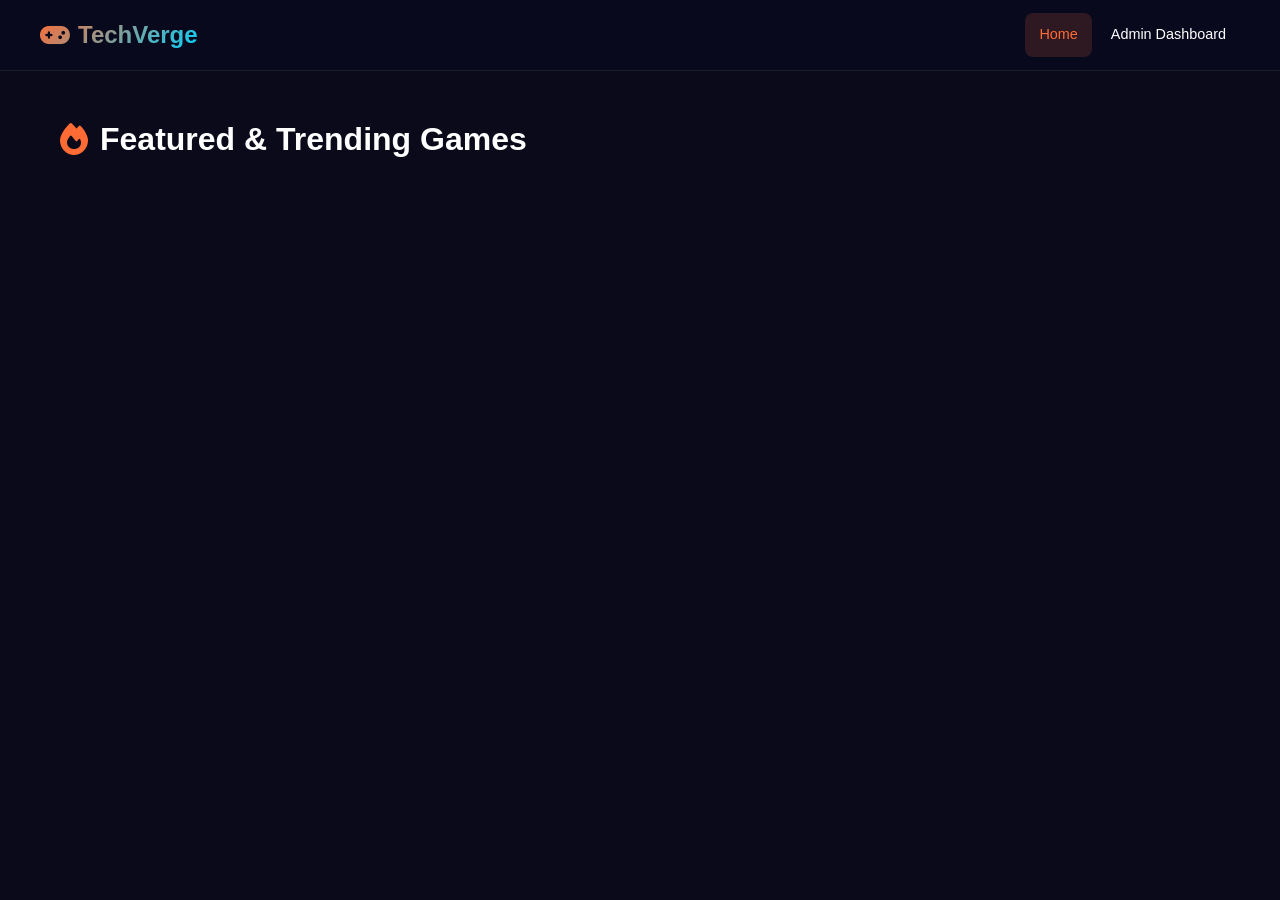
==== commit f42709a4: "Refactor index.html with updated title and styles Removed old metadata and added new styles and stru" ====
--- a/index.html
+++ b/index.html
@@ -3,362 +3,52 @@
 <head>
     <meta charset="UTF-8">
     <meta name="viewport" content="width=device-width, initial-scale=1.0">
-    <title>TechVerge - Free Games for All Platforms | PC, Mobile, Console, Emulator Games</title>
-    <meta name="description" content="TechVerge - Download free games for Android, iOS, PC, PlayStation, PSP, Nintendo, Emulators and more. Action, Adventure, Racing, Shooting games in Hindi.">
-    <meta name="keywords" content="free games download, android games, pc games, ps5 games, emulator games, hindi gaming website, retro games, java games, symbian games">
-    <meta name="author" content="TechVerge">
-    <meta name="robots" content="index, follow">
-    <link rel="canonical" href="https://www.techverge.com/">
-
-    <!-- Open Graph -->
-    <meta property="og:title" content="TechVerge - Free Games for All Platforms">
-    <meta property="og:description" content="Download free games for Android, iOS, PC, PlayStation, Emulators and more.">
-    <meta property="og:type" content="website">
-    <meta property="og:url" content="https://www.techverge.com/">
-
-    <!-- Schema Markup -->
-    <script type="application/ld+json">
-    {
-        "@context": "https://schema.org",
-        "@type": "WebSite",
-        "name": "TechVerge",
-        "url": "https://www.techverge.com/",
-        "description": "Free games download platform for all devices",
-        "potentialAction": {
-            "@type": "SearchAction",
-            "target": "https://www.techverge.com/search?q={search_term_string}",
-            "query-input": "required name=search_term_string"
-        }
-    }
-    </script>
-
+    <title>TechVerge - Download Games</title>
     <link rel="stylesheet" href="style.css">
     <link rel="stylesheet" href="https://cdnjs.cloudflare.com/ajax/libs/font-awesome/6.5.0/css/all.min.css">
+    <style>
+        .featured-games { padding: 40px 20px; max-width: 1200px; margin: 80px auto 0 auto; }
+        .games-grid { display: grid; grid-template-columns: repeat(auto-fill, minmax(280px, 1fr)); gap: 25px; }
+        .game-card { background: #151d30; border: 1px solid #243150; border-radius: 8px; overflow: hidden; cursor: pointer; transition: 0.3s; padding: 15px; }
+        .game-card:hover { transform: translateY(-5px); border-color: #ff7a00; }
+        
+        /* Modal Popup Dynamic styling box */
+        .modal-overlay { display: none; position: fixed; top: 0; left: 0; width: 100%; height: 100%; background: rgba(0,0,0,0.85); z-index: 9999; justify-content: center; align-items: center; }
+        .modal-content { background: #151d30; border: 2px solid #243150; width: 90%; max-width: 500px; padding: 25px; border-radius: 8px; color: #fff; position: relative; }
+        .close-modal { position: absolute; top: 15px; right: 20px; font-size: 1.5rem; color: #8a99ad; cursor: pointer; }
+        .btn-download-now { display: block; text-align: center; background: #ff7a00; color: #fff; text-decoration: none; padding: 12px; border-radius: 4px; font-weight: bold; margin-top: 20px; }
+    </style>
 </head>
 <body>
-
-    <!-- ═══════════ NAVBAR ═══════════ -->
-    <nav class="navbar" id="navbar">
+    <nav class="navbar">
         <div class="nav-container">
-            <a href="index.html" class="logo">
-                <i class="fas fa-gamepad"></i> techverge
-            </a>
-            <div class="hamburger" id="hamburger" onclick="toggleMobileMenu()">
-                <span></span><span></span><span></span>
-            </div>
-            <ul class="nav-menu" id="navMenu">
-                <li><a href="index.html" class="active"><i class="fas fa-home"></i> Home</a></li>
-                <li class="dropdown">
-                    <a href="javascript:void(0)" onclick="toggleDropdown(this)">
-                        <i class="fas fa-layer-group"></i> Categories <i class="fas fa-chevron-down"></i>
-                    </a>
-                    <ul class="dropdown-menu">
-                        <li><a href="#action"><i class="fas fa-bolt"></i> Action</a></li>
-                        <li><a href="#adventure"><i class="fas fa-compass"></i> Adventure</a></li>
-                        <li><a href="#racing"><i class="fas fa-car"></i> Racing</a></li>
-                        <li><a href="#shooting"><i class="fas fa-crosshairs"></i> Shooting (FPP/TPP)</a></li>
-                        <li><a href="#strategy"><i class="fas fa-chess"></i> Strategy</a></li>
-                        <li><a href="#rpg"><i class="fas fa-dragon"></i> Role-Playing</a></li>
-                        <li><a href="#fighting"><i class="fas fa-fist-raised"></i> Fighting</a></li>
-                    </ul>
-                </li>
-                <li class="dropdown">
-                    <a href="javascript:void(0)" onclick="toggleDropdown(this)">
-                        <i class="fas fa-device"></i> Platforms <i class="fas fa-chevron-down"></i>
-                    </a>
-                    <ul class="dropdown-menu">
-                        <li><a href="#android"><i class="fab fa-android"></i> Android</a></li>
-                        <li><a href="#ios"><i class="fab fa-apple"></i> iOS / iPad</a></li>
-                        <li><a href="#windows"><i class="fab fa-windows"></i> Windows PC</a></li>
-                        <li><a href="#mac"><i class="fab fa-apple"></i> Mac</a></li>
-                        <li><a href="#playstation"><i class="fab fa-playstation"></i> PS2 / PS4 / PS5</a></li>
-                        <li><a href="#psp"><i class="fas fa-gamepad"></i> PSP</a></li>
-                        <li><a href="#nintendo"><i class="fas fa-star"></i> Nintendo / Switch</a></li>
-                        <li><a href="#emulators"><i class="fas fa-microchip"></i> Emulators</a></li>
-                        <li><a href="#retro"><i class="fas fa-history"></i> Retro (Java/Symbian)</a></li>
-                        <li><a href="#blackberry"><i class="fas fa-mobile-alt"></i> BlackBerry</a></li>
-                        <li><a href="#terminal"><i class="fas fa-terminal"></i> Terminal</a></li>
-                    </ul>
-                </li>
-                <li><a href="about.html"><i class="fas fa-info-circle"></i> About</a></li>
-                <li><a href="contact.html"><i class="fas fa-envelope"></i> Contact</a></li>
-                <li>
-                    <button class="theme-toggle" id="themeToggle" onclick="toggleTheme()">
-                        <i class="fas fa-moon"></i>
-                    </button>
-                </li>
+            <a href="index.html" class="logo"><i class="fas fa-gamepad"></i> TechVerge</a>
+            <ul class="nav-menu">
+                <li><a href="index.html" class="active">Home</a></li>
+                <li><a href="admin.html">Admin Dashboard</a></li>
             </ul>
-            <div class="search-bar">
-                <input type="text" id="searchInput" placeholder="Search games..." onkeyup="searchGames(event)">
-                <button onclick="searchGames()"><i class="fas fa-search"></i></button>
-                <div class="search-results" id="searchResults"></div>
-            </div>
         </div>
     </nav>
 
-    <!-- ═══════════ HERO SECTION ═══════════ -->
-    <section class="hero">
-        <div class="hero-content">
-            <h1>🎮 Welcome to <span class="highlight">TechVerge</span></h1>
-            <p>India's #1 Gaming Portal — Free Games for <strong>Android, iOS, PC, PlayStation, PSP, Nintendo, Emulators &amp; Retro</strong></p>
-            <p class="hero-sub">Action • Adventure • Racing • Shooting • RPG • Strategy • Fighting</p>
-            <div class="hero-buttons">
-                <a href="#featured" class="btn btn-primary"><i class="fas fa-fire"></i> Featured Games</a>
-                <a href="#categories" class="btn btn-secondary"><i class="fas fa-th-large"></i> All Categories</a>
+    <section class="featured-games">
+        <h2 style="color: #fff; margin-bottom: 25px;"><i class="fas fa-fire"></i> Featured & Trending Games</h2>
+        <div class="games-grid" id="featuredGrid">
             </div>
-        </div>
     </section>
 
-    <!-- ═══════════ SEARCH SECTION ═══════════ -->
-    <section class="search-section" id="searchSection">
-        <div class="container">
-            <h2><i class="fas fa-search"></i> Search Games</h2>
-            <div class="search-big">
-                <input type="text" id="searchBigInput" placeholder="Search by game name, category, platform, genre...">
-                <button onclick="searchBigGames()"><i class="fas fa-search"></i> Search</button>
+    <div class="modal-overlay" id="gameDetailModal">
+        <div class="modal-content">
+            <span class="close-modal" onclick="closeGameModal()">&times;</span>
+            <h2 id="modalGameTitle" style="color: #ff7a00; margin-bottom: 10px;">Game Title</h2>
+            <p id="modalGamePlatform" style="font-size:0.9rem; color:#8a99ad; margin-bottom: 15px;">Platform: </p>
+            <p id="modalGameDesc" style="line-height: 1.5; color:#e0e0e0; margin-bottom: 15px;">Description text content.</p>
+            <div style="display:flex; justify-content:space-between; font-size:0.9rem; color:#ff7a00; border-top:1px solid #243150; padding-top:10px;">
+                <span id="modalGameRating">⭐ 4.5</span>
+                <span id="modalGameDownloads"><i class="fas fa-download"></i> 10M+</span>
             </div>
-            <div class="trending-tags">
-                <span>Trending:</span>
-                <a href="#gta">GTA V</a>
-                <a href="#pubg">PUBG</a>
-                <a href="#freefire">Free Fire</a>
-                <a href="#mario">Super Mario</a>
-                <a href="#godofwar">God of War</a>
-                <a href="#fifa">FIFA</a>
-                <a href="#ppsspp">PPSSPP Games</a>
-            </div>
+            <a href="#" id="modalDownloadBtn" target="_blank" class="btn-download-now"><i class="fas fa-arrow-alt-circle-down"></i> Download Now</a>
         </div>
-    </section>
-
-    <!-- ═══════════ FEATURED GAMES ═══════════ -->
-    <section class="featured" id="featured">
-        <div class="container">
-            <h2><i class="fas fa-fire"></i> 🔥 Featured &amp; Trending Games</h2>
-            <div class="game-grid" id="featuredGrid">
-                <!-- Cards will be inserted by JS -->
-            </div>
-        </div>
-    </section>
-
-    <!-- ═══════════ PLATFORMS ═══════════ -->
-    <section class="platforms" id="platforms">
-        <div class="container">
-            <h2><i class="fas fa-device"></i> Browse by Platform / Device</h2>
-            <div class="platform-grid">
-                <a href="#android" class="platform-card"><i class="fab fa-android"></i><span>Android</span></a>
-                <a href="#ios" class="platform-card"><i class="fab fa-apple"></i><span>iOS / iPad</span></a>
-                <a href="#windows" class="platform-card"><i class="fab fa-windows"></i><span>Windows</span></a>
-                <a href="#mac" class="platform-card"><i class="fab fa-apple"></i><span>Mac</span></a>
-                <a href="#playstation" class="platform-card"><i class="fab fa-playstation"></i><span>PS4 / PS5</span></a>
-                <a href="#ps2" class="platform-card"><i class="fas fa-compact-disc"></i><span>PS2</span></a>
-                <a href="#psp" class="platform-card"><i class="fas fa-gamepad"></i><span>PSP</span></a>
-                <a href="#nintendo" class="platform-card"><i class="fas fa-star"></i><span>Nintendo/Switch</span></a>
-                <a href="#emulators" class="platform-card"><i class="fas fa-microchip"></i><span>Emulators</span></a>
-                <a href="#retro" class="platform-card"><i class="fas fa-history"></i><span>Java / Symbian</span></a>
-                <a href="#blackberry" class="platform-card"><i class="fas fa-mobile-alt"></i><span>BlackBerry</span></a>
-                <a href="#terminal" class="platform-card"><i class="fas fa-terminal"></i><span>Terminal Games</span></a>
-            </div>
-        </div>
-    </section>
-
-    <!-- ═══════════ CATEGORIES ═══════════ -->
-    <section class="categories" id="categories">
-        <div class="container">
-            <h2><i class="fas fa-layer-group"></i> Game Categories</h2>
-            <div class="category-grid">
-                <a href="#action" class="category-card action"><i class="fas fa-bolt"></i><span>Action</span></a>
-                <a href="#adventure" class="category-card adventure"><i class="fas fa-compass"></i><span>Adventure</span></a>
-                <a href="#rpg" class="category-card rpg"><i class="fas fa-dragon"></i><span>Role-Playing</span></a>
-                <a href="#strategy" class="category-card strategy"><i class="fas fa-chess"></i><span>Strategy</span></a>
-                <a href="#racing" class="category-card racing"><i class="fas fa-car"></i><span>Racing</span></a>
-                <a href="#fighting" class="category-card fighting"><i class="fas fa-fist-raised"></i><span>Fighting</span></a>
-                <a href="#shooting" class="category-card shooting"><i class="fas fa-crosshairs"></i><span>Shooting (TPP/FPP)</span></a>
-                <a href="#horror" class="category-card horror"><i class="fas fa-ghost"></i><span>Horror</span></a>
-                <a href="#simulation" class="category-card simulation"><i class="fas fa-plane"></i><span>Simulation</span></a>
-                <a href="#sports" class="category-card sports"><i class="fas fa-football-ball"></i><span>Sports</span></a>
-                <a href="#puzzle" class="category-card puzzle"><i class="fas fa-puzzle-piece"></i><span>Puzzle</span></a>
-                <a href="#multiplayer" class="category-card multiplayer"><i class="fas fa-users"></i><span>Multiplayer</span></a>
-            </div>
-        </div>
-    </section>
-
-    <!-- ═══════════ ALL GAMES SECTION ═══════════ -->
-    <section class="all-games" id="allGames">
-        <div class="container">
-            <h2><i class="fas fa-list"></i> All Games</h2>
-            <div class="filter-bar">
-                <select id="platformFilter" onchange="filterGames()">
-                    <option value="all">All Platforms</option>
-                    <option value="android">Android</option>
-                    <option value="ios">iOS</option>
-                    <option value="windows">Windows PC</option>
-                    <option value="mac">Mac</option>
-                    <option value="ps5">PS5</option>
-                    <option value="ps4">PS4</option>
-                    <option value="ps2">PS2</option>
-                    <option value="psp">PSP</option>
-                    <option value="nintendo">Nintendo</option>
-                    <option value="emulator">Emulator</option>
-                    <option value="java">Java</option>
-                    <option value="symbian">Symbian</option>
-                    <option value="blackberry">BlackBerry</option>
-                    <option value="terminal">Terminal</option>
-                </select>
-                <select id="categoryFilter" onchange="filterGames()">
-                    <option value="all">All Categories</option>
-                    <option value="action">Action</option>
-                    <option value="adventure">Adventure</option>
-                    <option value="rpg">Role-Playing</option>
-                    <option value="strategy">Strategy</option>
-                    <option value="racing">Racing</option>
-                    <option value="fighting">Fighting</option>
-                    <option value="shooting">Shooting</option>
-                    <option value="horror">Horror</option>
-                    <option value="simulation">Simulation</option>
-                    <option value="sports">Sports</option>
-                    <option value="puzzle">Puzzle</option>
-                    <option value="multiplayer">Multiplayer</option>
-                </select>
-                <select id="sortFilter" onchange="filterGames()">
-                    <option value="popular">Most Popular</option>
-                    <option value="newest">Newest</option>
-                    <option value="rating">Top Rated</option>
-                </select>
-            </div>
-            <div class="game-grid" id="allGamesGrid"></div>
-            <div class="load-more">
-                <button onclick="loadMoreGames()" class="btn btn-primary">Load More Games <i class="fas fa-arrow-down"></i></button>
-            </div>
-        </div>
-    </section>
-
-    <!-- ═══════════ DEVICE SPECIFIC ═══════════ -->
-    <section class="device-section" id="deviceWise">
-        <div class="container">
-            <h2><i class="fas fa-mobile-alt"></i> Device Wise Games</h2>
-            <div class="device-grid">
-                <div class="device-item">
-                    <i class="fas fa-mobile-alt"></i>
-                    <h3>Mobile</h3>
-                    <p>Android, iOS, Java, Symbian</p>
-                </div>
-                <div class="device-item">
-                    <i class="fas fa-laptop"></i>
-                    <h3>Computer</h3>
-                    <p>Windows, Mac, Linux</p>
-                </div>
-                <div class="device-item">
-                    <i class="fas fa-tv"></i>
-                    <h3>Console</h3>
-                    <p>PS2, PS4, PS5, PSP, Nintendo</p>
-                </div>
-                <div class="device-item">
-                    <i class="fas fa-microchip"></i>
-                    <h3>Emulators</h3>
-                    <p>PPSSPP, Dolphin, ePSXe, RetroArch</p>
-                </div>
-                <div class="device-item">
-                    <i class="fas fa-history"></i>
-                    <h3>Retro</h3>
-                    <p>Java, Symbian, BlackBerry</p>
-                </div>
-                <div class="device-item">
-                    <i class="fas fa-terminal"></i>
-                    <h3>Terminal</h3>
-                    <p>CLI Games, ASCII Games</p>
-                </div>
-            </div>
-        </div>
-    </section>
-
-    <!-- ═══════════ STATS ═══════════ -->
-    <section class="stats">
-        <div class="container">
-            <div class="stat-item"><span class="stat-num" id="totalGames">2500+</span><span>Total Games</span></div>
-            <div class="stat-item"><span class="stat-num">15+</span><span>Platforms</span></div>
-            <div class="stat-item"><span class="stat-num">12</span><span>Categories</span></div>
-            <div class="stat-item"><span class="stat-num">50K+</span><span>Happy Gamers</span></div>
-        </div>
-    </section>
-
-    <!-- ═══════════ SYSTEM REQUIREMENTS ═══════════ -->
-    <section class="system-req" id="systemReqs">
-        <div class="container">
-            <h2><i class="fas fa-cogs"></i> System Requirements — Games by System</h2>
-            <div class="sys-grid">
-                <div class="sys-card"><i class="fab fa-android"></i><h3>Android 5.0+</h3><p>2GB RAM min</p></div>
-                <div class="sys-card"><i class="fab fa-apple"></i><h3>iOS 12.0+</h3><p>iPhone 6S & above</p></div>
-                <div class="sys-card"><i class="fab fa-windows"></i><h3>Windows 7/10/11</h3><p>4GB RAM, DX11</p></div>
-                <div class="sys-card"><i class="fab fa-playstation"></i><h3>PS4 / PS5</h3><p>Firmware latest</p></div>
-                <div class="sys-card"><i class="fas fa-gamepad"></i><h3>PSP / PS Vita</h3><p>CFW supported</p></div>
-                <div class="sys-card"><i class="fas fa-microchip"></i><h3>Emulators</h3><p>PC mid-range</p></div>
-            </div>
-        </div>
-    </section>
-
-    <!-- ═══════════ NEWSLETTER ═══════════ -->
-    <section class="newsletter">
-        <div class="container">
-            <h2><i class="fas fa-envelope-open-text"></i> Subscribe for New Games</h2>
-            <p>Get latest game updates, reviews and exclusive content directly in your inbox</p>
-            <form class="newsletter-form" onsubmit="subscribeNewsletter(event)">
-                <input type="email" placeholder="Enter your email" required>
-                <button type="submit" class="btn btn-primary">Subscribe</button>
-            </form>
-        </div>
-    </section>
-
-    <!-- ═══════════ FOOTER ═══════════ -->
-    <footer>
-        <div class="container">
-            <div class="footer-grid">
-                <div class="footer-col">
-                    <h3><i class="fas fa-gamepad"></i> TechVerge</h3>
-                    <p>India's largest free gaming portal. Download games for all platforms, read reviews, and earn through ads.</p>
-                    <div class="social-links">
-                        <a href="#"><i class="fab fa-facebook"></i></a>
-                        <a href="#"><i class="fab fa-instagram"></i></a>
-                        <a href="#"><i class="fab fa-twitter"></i></a>
-                        <a href="#"><i class="fab fa-youtube"></i></a>
-                        <a href="#"><i class="fab fa-discord"></i></a>
-                    </div>
-                </div>
-                <div class="footer-col">
-                    <h3>Quick Links</h3>
-                    <a href="index.html">Home</a>
-                    <a href="about.html">About Us</a>
-                    <a href="contact.html">Contact</a>
-                    <a href="privacy.html">Privacy Policy</a>
-                    <a href="admin.html">Admin Panel</a>
-                    <a href="testing.html">Testing</a>
-                </div>
-                <div class="footer-col">
-                    <h3>Top Categories</h3>
-                    <a href="#action">Action Games</a>
-                    <a href="#racing">Racing Games</a>
-                    <a href="#shooting">Shooting Games</a>
-                    <a href="#rpg">RPG Games</a>
-                    <a href="#strategy">Strategy Games</a>
-                    <a href="#multiplayer">Multiplayer</a>
-                </div>
-                <div class="footer-col">
-                    <h3>Top Platforms</h3>
-                    <a href="#android">Android Games</a>
-                    <a href="#windows">PC Games</a>
-                    <a href="#ps5">PS5 Games</a>
-                    <a href="#psp">PSP Games</a>
-                    <a href="#emulators">Emulator Games</a>
-                    <a href="#retro">Retro Games</a>
-                </div>
-            </div>
-            <div class="footer-bottom">
-                <p>&copy; 2025-2026 TechVerge. All Rights Reserved. | Made with <i class="fas fa-heart" style="color: #ff4444;"></i> for Gamers</p>
-            </div>
-        </div>
-    </footer>
-
-    <!-- ═══════════ BACK TO TOP ═══════════ -->
-    <button onclick="scrollToTop()" id="backToTop" title="Back to Top"><i class="fas fa-arrow-up"></i></button>
+    </div>
 
     <script src="script.js"></script>
 </body>
--- a/style.css
+++ b/style.css
@@ -1,5 +1,5 @@
 /* ═══════════════════════════════════════════
-   GAMEVERSE INDIA - Complete Gaming Website
+   TECHVERGE - Complete Gaming Website
    ═══════════════════════════════════════════ */
 
 :root {
@@ -989,9 +989,9 @@
 /* ═══════ RESPONSIVE ═══════ */
 @media (max-width: 968px) {
     .hero-content h1 { font-size: 2.5rem; }
-    
+
     .hamburger { display: flex; }
-    
+
     .nav-menu {
         position: fixed;
         top: 70px;
@@ -1029,18 +1029,18 @@
 @media (max-width: 768px) {
     .hero-content h1 { font-size: 2rem; }
     .hero-content p { font-size: 1rem; }
-    
+
     h2 { font-size: 1.5rem; }
 
     .game-grid { grid-template-columns: repeat(2, 1fr); gap: 12px; }
     .platform-grid { grid-template-columns: repeat(3, 1fr); }
     .category-grid { grid-template-columns: repeat(2, 1fr); }
-    
+
     .search-big { flex-direction: column; }
     .newsletter-form { flex-direction: column; }
-    
+
     .filter-bar select { min-width: 100%; }
-    
+
     .footer-grid { grid-template-columns: 1fr; }
 }
 
@@ -1049,4 +1049,4 @@
     .platform-grid { grid-template-columns: repeat(2, 1fr); }
     .category-grid { grid-template-columns: 1fr 1fr; }
     .device-grid { grid-template-columns: repeat(2, 1fr); }
-}+}
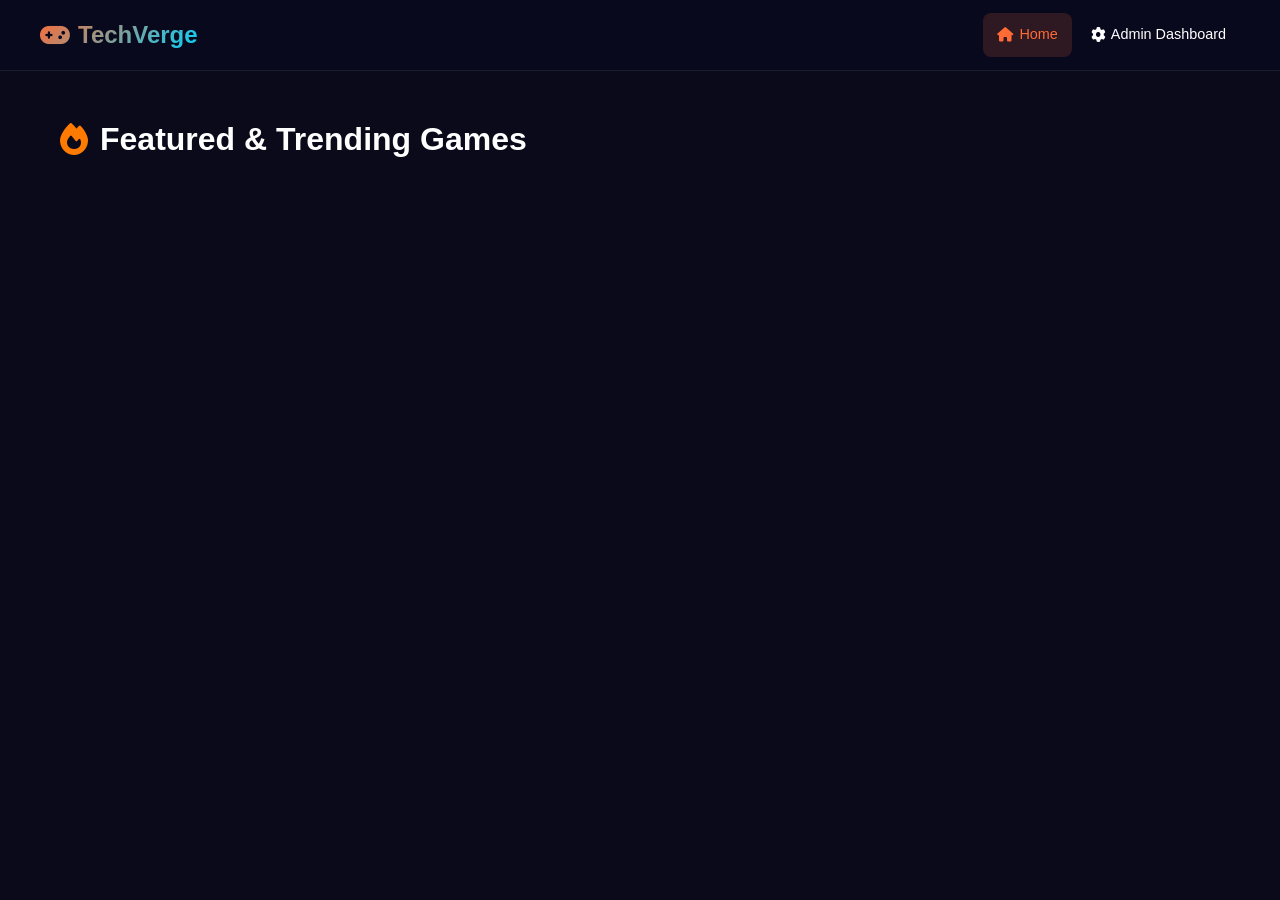
==== commit 28e942f2: "Update HTML structure and styling for gaming hub" ====
--- a/index.html
+++ b/index.html
@@ -1,22 +1,20 @@
 <!DOCTYPE html>
-<html lang="hi">
+<html lang="en">
 <head>
     <meta charset="UTF-8">
     <meta name="viewport" content="width=device-width, initial-scale=1.0">
-    <title>TechVerge - Download Games</title>
+    <title>TechVerge - Gaming Hub</title>
     <link rel="stylesheet" href="style.css">
     <link rel="stylesheet" href="https://cdnjs.cloudflare.com/ajax/libs/font-awesome/6.5.0/css/all.min.css">
     <style>
-        .featured-games { padding: 40px 20px; max-width: 1200px; margin: 80px auto 0 auto; }
-        .games-grid { display: grid; grid-template-columns: repeat(auto-fill, minmax(280px, 1fr)); gap: 25px; }
-        .game-card { background: #151d30; border: 1px solid #243150; border-radius: 8px; overflow: hidden; cursor: pointer; transition: 0.3s; padding: 15px; }
-        .game-card:hover { transform: translateY(-5px); border-color: #ff7a00; }
-        
-        /* Modal Popup Dynamic styling box */
-        .modal-overlay { display: none; position: fixed; top: 0; left: 0; width: 100%; height: 100%; background: rgba(0,0,0,0.85); z-index: 9999; justify-content: center; align-items: center; }
-        .modal-content { background: #151d30; border: 2px solid #243150; width: 90%; max-width: 500px; padding: 25px; border-radius: 8px; color: #fff; position: relative; }
-        .close-modal { position: absolute; top: 15px; right: 20px; font-size: 1.5rem; color: #8a99ad; cursor: pointer; }
-        .btn-download-now { display: block; text-align: center; background: #ff7a00; color: #fff; text-decoration: none; padding: 12px; border-radius: 4px; font-weight: bold; margin-top: 20px; }
+        /* CSS Overwrite blocks se bachne ke liye modal styling inline head me */
+        .tv-custom-modal { display: none; position: fixed; top: 0; left: 0; width: 100%; height: 100%; background: rgba(7, 10, 19, 0.9); z-index: 99999; justify-content: center; align-items: center; padding: 20px; }
+        .tv-modal-box { background: #131926; border: 2px solid #202b40; border-radius: 12px; max-width: 500px; width: 100%; padding: 30px; box-shadow: 0 10px 30px rgba(0,0,0,0.5); position: relative; animation: fadeIn 0.2s ease-out; }
+        .tv-modal-close { position: absolute; top: 15px; right: 20px; font-size: 1.8rem; color: #64748b; cursor: pointer; transition: 0.2s; }
+        .tv-modal-close:hover { color: #ff7a00; }
+        .tv-dl-btn { display: inline-block; width: 100%; text-align: center; background: linear-gradient(135deg, #ff7a00, #ff5500); color: #fff !important; font-weight: bold; padding: 14px; border-radius: 6px; text-decoration: none; margin-top: 25px; box-shadow: 0 4px 15px rgba(255,122,0,0.3); transition: 0.2s; }
+        .tv-dl-btn:hover { transform: translateY(-2px); box-shadow: 0 6px 20px rgba(255,122,0,0.5); }
+        @keyframes fadeIn { from { opacity: 0; transform: scale(0.95); } to { opacity: 1; transform: scale(1); } }
     </style>
 </head>
 <body>
@@ -24,29 +22,31 @@
         <div class="nav-container">
             <a href="index.html" class="logo"><i class="fas fa-gamepad"></i> TechVerge</a>
             <ul class="nav-menu">
-                <li><a href="index.html" class="active">Home</a></li>
-                <li><a href="admin.html">Admin Dashboard</a></li>
+                <li><a href="index.html" class="active"><i class="fas fa-home"></i> Home</a></li>
+                <li><a href="admin.html"><i class="fas fa-cog"></i> Admin Dashboard</a></li>
             </ul>
         </div>
     </nav>
 
-    <section class="featured-games">
-        <h2 style="color: #fff; margin-bottom: 25px;"><i class="fas fa-fire"></i> Featured & Trending Games</h2>
-        <div class="games-grid" id="featuredGrid">
+    <main style="margin-top: 100px;">
+        <section class="featured-games" style="max-width: 1200px; margin: 0 auto; padding: 20px;">
+            <h2 style="color: #fff; font-size: 2rem; margin-bottom: 30px;"><i class="fas fa-fire" style="color:#ff7a00;"></i> Featured & Trending Games</h2>
+            <div class="games-grid" id="featuredGrid">
+                </div>
+        </section>
+    </main>
+
+    <div class="tv-custom-modal" id="gameDetailModal">
+        <div class="tv-modal-box">
+            <span class="tv-modal-close" onclick="closeGameModal()">&times;</span>
+            <h2 id="modalGameTitle" style="color: #fff; margin-bottom: 10px; font-size: 1.8rem;">Game Title</h2>
+            <div style="margin-bottom: 15px;"><span id="modalGamePlatform" style="background:#1e293b; color:#ff7a00; font-size:0.8rem; padding:4px 8px; border-radius:4px; font-weight:bold;">Platform</span></div>
+            <p id="modalGameDesc" style="color: #94a3b8; line-height: 1.6; font-size: 0.95rem; margin-bottom: 20px;">Description text.</p>
+            <div style="display: flex; justify-content: space-between; border-top: 1px solid #202b40; padding-top: 15px; color: #cbd5e1; font-size: 0.9rem;">
+                <span id="modalGameRating">⭐ 0.0</span>
+                <span id="modalGameDownloads"><i class="fas fa-download"></i> 0</span>
             </div>
-    </section>
-
-    <div class="modal-overlay" id="gameDetailModal">
-        <div class="modal-content">
-            <span class="close-modal" onclick="closeGameModal()">&times;</span>
-            <h2 id="modalGameTitle" style="color: #ff7a00; margin-bottom: 10px;">Game Title</h2>
-            <p id="modalGamePlatform" style="font-size:0.9rem; color:#8a99ad; margin-bottom: 15px;">Platform: </p>
-            <p id="modalGameDesc" style="line-height: 1.5; color:#e0e0e0; margin-bottom: 15px;">Description text content.</p>
-            <div style="display:flex; justify-content:space-between; font-size:0.9rem; color:#ff7a00; border-top:1px solid #243150; padding-top:10px;">
-                <span id="modalGameRating">⭐ 4.5</span>
-                <span id="modalGameDownloads"><i class="fas fa-download"></i> 10M+</span>
-            </div>
-            <a href="#" id="modalDownloadBtn" target="_blank" class="btn-download-now"><i class="fas fa-arrow-alt-circle-down"></i> Download Now</a>
+            <a href="#" id="modalDownloadBtn" target="_blank" class="tv-dl-btn"><i class="fas fa-cloud-download-alt"></i> Download Asset Now</a>
         </div>
     </div>
 
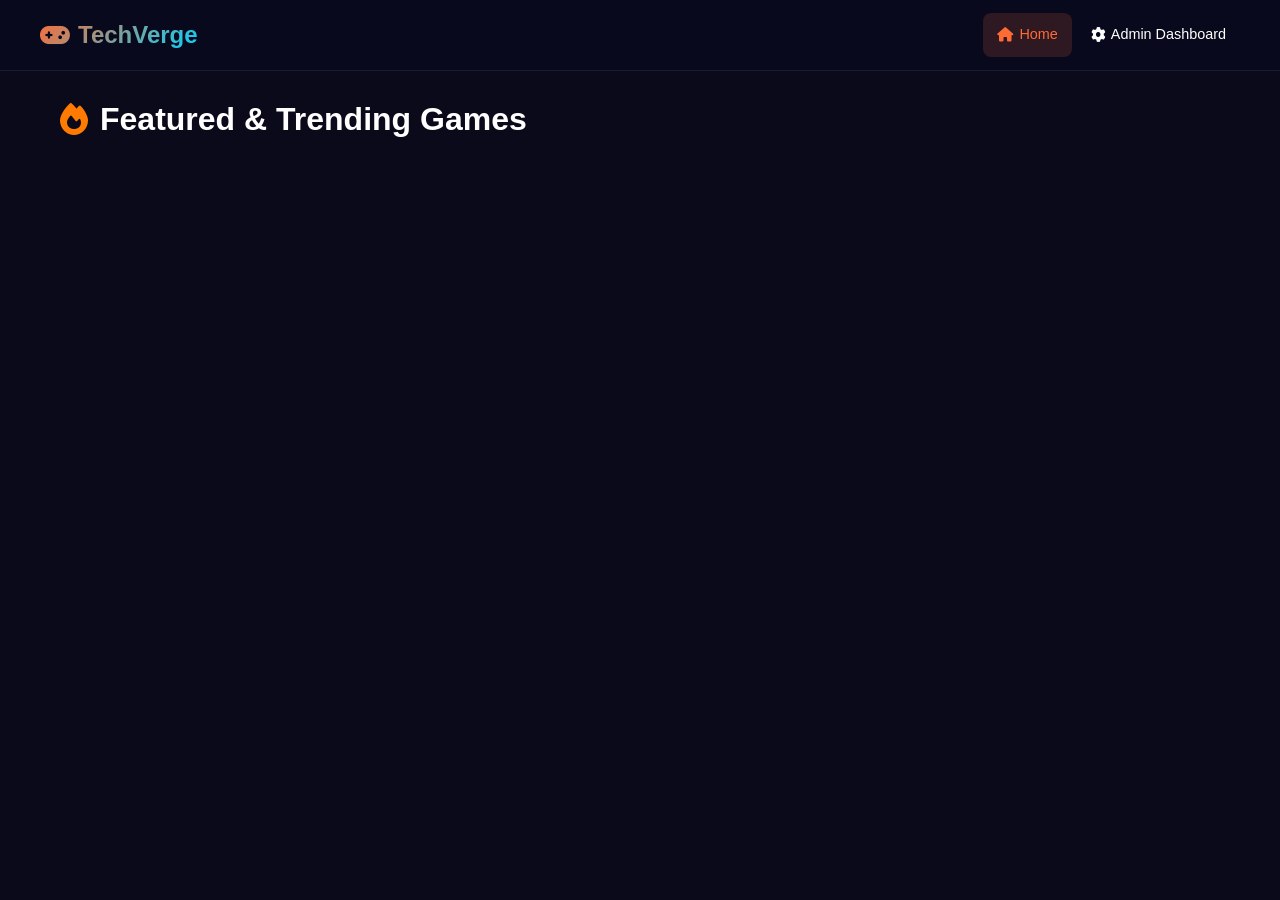
==== commit 0ed2bc0c: "Update index.html" ====
--- a/index.html
+++ b/index.html
@@ -3,18 +3,14 @@
 <head>
     <meta charset="UTF-8">
     <meta name="viewport" content="width=device-width, initial-scale=1.0">
-    <title>TechVerge - Gaming Hub</title>
+    <title>TechVerge - Dynamic Portal</title>
     <link rel="stylesheet" href="style.css">
     <link rel="stylesheet" href="https://cdnjs.cloudflare.com/ajax/libs/font-awesome/6.5.0/css/all.min.css">
     <style>
-        /* CSS Overwrite blocks se bachne ke liye modal styling inline head me */
-        .tv-custom-modal { display: none; position: fixed; top: 0; left: 0; width: 100%; height: 100%; background: rgba(7, 10, 19, 0.9); z-index: 99999; justify-content: center; align-items: center; padding: 20px; }
-        .tv-modal-box { background: #131926; border: 2px solid #202b40; border-radius: 12px; max-width: 500px; width: 100%; padding: 30px; box-shadow: 0 10px 30px rgba(0,0,0,0.5); position: relative; animation: fadeIn 0.2s ease-out; }
-        .tv-modal-close { position: absolute; top: 15px; right: 20px; font-size: 1.8rem; color: #64748b; cursor: pointer; transition: 0.2s; }
-        .tv-modal-close:hover { color: #ff7a00; }
-        .tv-dl-btn { display: inline-block; width: 100%; text-align: center; background: linear-gradient(135deg, #ff7a00, #ff5500); color: #fff !important; font-weight: bold; padding: 14px; border-radius: 6px; text-decoration: none; margin-top: 25px; box-shadow: 0 4px 15px rgba(255,122,0,0.3); transition: 0.2s; }
-        .tv-dl-btn:hover { transform: translateY(-2px); box-shadow: 0 6px 20px rgba(255,122,0,0.5); }
-        @keyframes fadeIn { from { opacity: 0; transform: scale(0.95); } to { opacity: 1; transform: scale(1); } }
+        .tv-modal-layer { display: none; position: fixed; top: 0; left: 0; width: 100%; height: 100%; background: rgba(0,0,0,0.85); z-index: 10000; justify-content: center; align-items: center; }
+        .tv-modal-ui { background: #151d30; border: 2px solid #243150; border-radius: 8px; width: 90%; max-width: 480px; padding: 25px; color:#fff; position: relative; }
+        .tv-modal-close-trigger { position: absolute; top: 12px; right: 18px; font-size: 1.6rem; color: #8a99ad; cursor: pointer; }
+        .tv-popup-dl-btn { display: block; text-align: center; background: #ff7a00; color: #fff !important; text-decoration: none; padding: 12px; border-radius: 4px; font-weight: bold; margin-top: 20px; }
     </style>
 </head>
 <body>
@@ -28,25 +24,22 @@
         </div>
     </nav>
 
-    <main style="margin-top: 100px;">
-        <section class="featured-games" style="max-width: 1200px; margin: 0 auto; padding: 20px;">
-            <h2 style="color: #fff; font-size: 2rem; margin-bottom: 30px;"><i class="fas fa-fire" style="color:#ff7a00;"></i> Featured & Trending Games</h2>
-            <div class="games-grid" id="featuredGrid">
-                </div>
-        </section>
-    </main>
+    <section class="featured-games" style="max-width:1200px; margin:100px auto 0 auto; padding: 0 20px;">
+        <h2 style="color: #fff; margin-bottom: 25px;"><i class="fas fa-fire" style="color:#ff7a00;"></i> Featured & Trending Games</h2>
+        <div class="games-grid" id="featuredGrid"></div>
+    </section>
 
-    <div class="tv-custom-modal" id="gameDetailModal">
-        <div class="tv-modal-box">
-            <span class="tv-modal-close" onclick="closeGameModal()">&times;</span>
-            <h2 id="modalGameTitle" style="color: #fff; margin-bottom: 10px; font-size: 1.8rem;">Game Title</h2>
-            <div style="margin-bottom: 15px;"><span id="modalGamePlatform" style="background:#1e293b; color:#ff7a00; font-size:0.8rem; padding:4px 8px; border-radius:4px; font-weight:bold;">Platform</span></div>
-            <p id="modalGameDesc" style="color: #94a3b8; line-height: 1.6; font-size: 0.95rem; margin-bottom: 20px;">Description text.</p>
-            <div style="display: flex; justify-content: space-between; border-top: 1px solid #202b40; padding-top: 15px; color: #cbd5e1; font-size: 0.9rem;">
-                <span id="modalGameRating">⭐ 0.0</span>
+    <div class="tv-modal-layer" id="gameDetailModal">
+        <div class="tv-modal-ui">
+            <span class="tv-modal-close-trigger" onclick="closeGameModal()">&times;</span>
+            <h2 id="modalGameTitle" style="color: #ff7a00; margin-bottom: 10px;">Game</h2>
+            <p id="modalGamePlatform" style="font-size:0.85rem; color:#8a99ad; margin-bottom:15px;"></p>
+            <p id="modalGameDesc" style="line-height:1.5; color:#cbd5e1; margin-bottom:20px;"></p>
+            <div style="display:flex; justify-content:space-between; font-size:0.9rem; color:#ff7a00; border-top:1px solid #243150; padding-top:12px;">
+                <span id="modalGameRating">⭐ 4.5</span>
                 <span id="modalGameDownloads"><i class="fas fa-download"></i> 0</span>
             </div>
-            <a href="#" id="modalDownloadBtn" target="_blank" class="tv-dl-btn"><i class="fas fa-cloud-download-alt"></i> Download Asset Now</a>
+            <a href="#" id="modalDownloadBtn" target="_blank" class="tv-popup-dl-btn"><i class="fas fa-download"></i> Download Game File</a>
         </div>
     </div>
 
